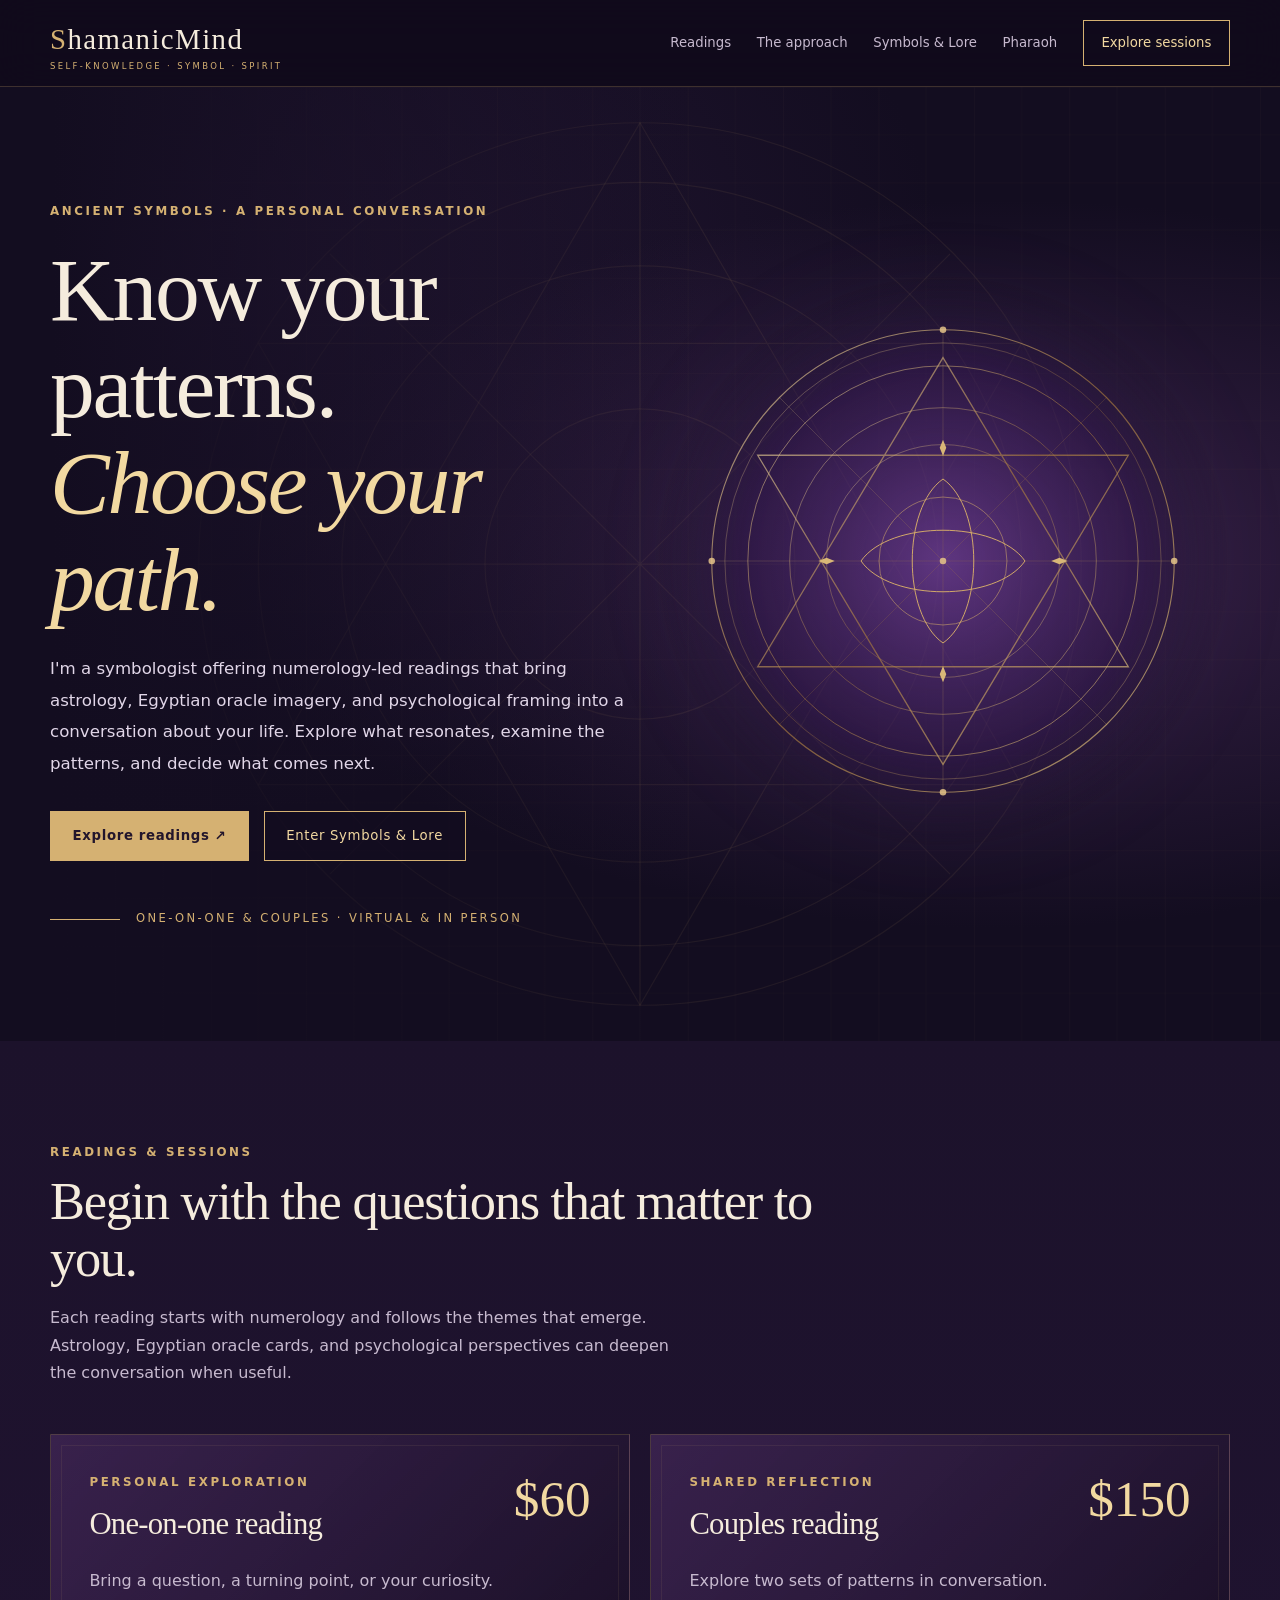
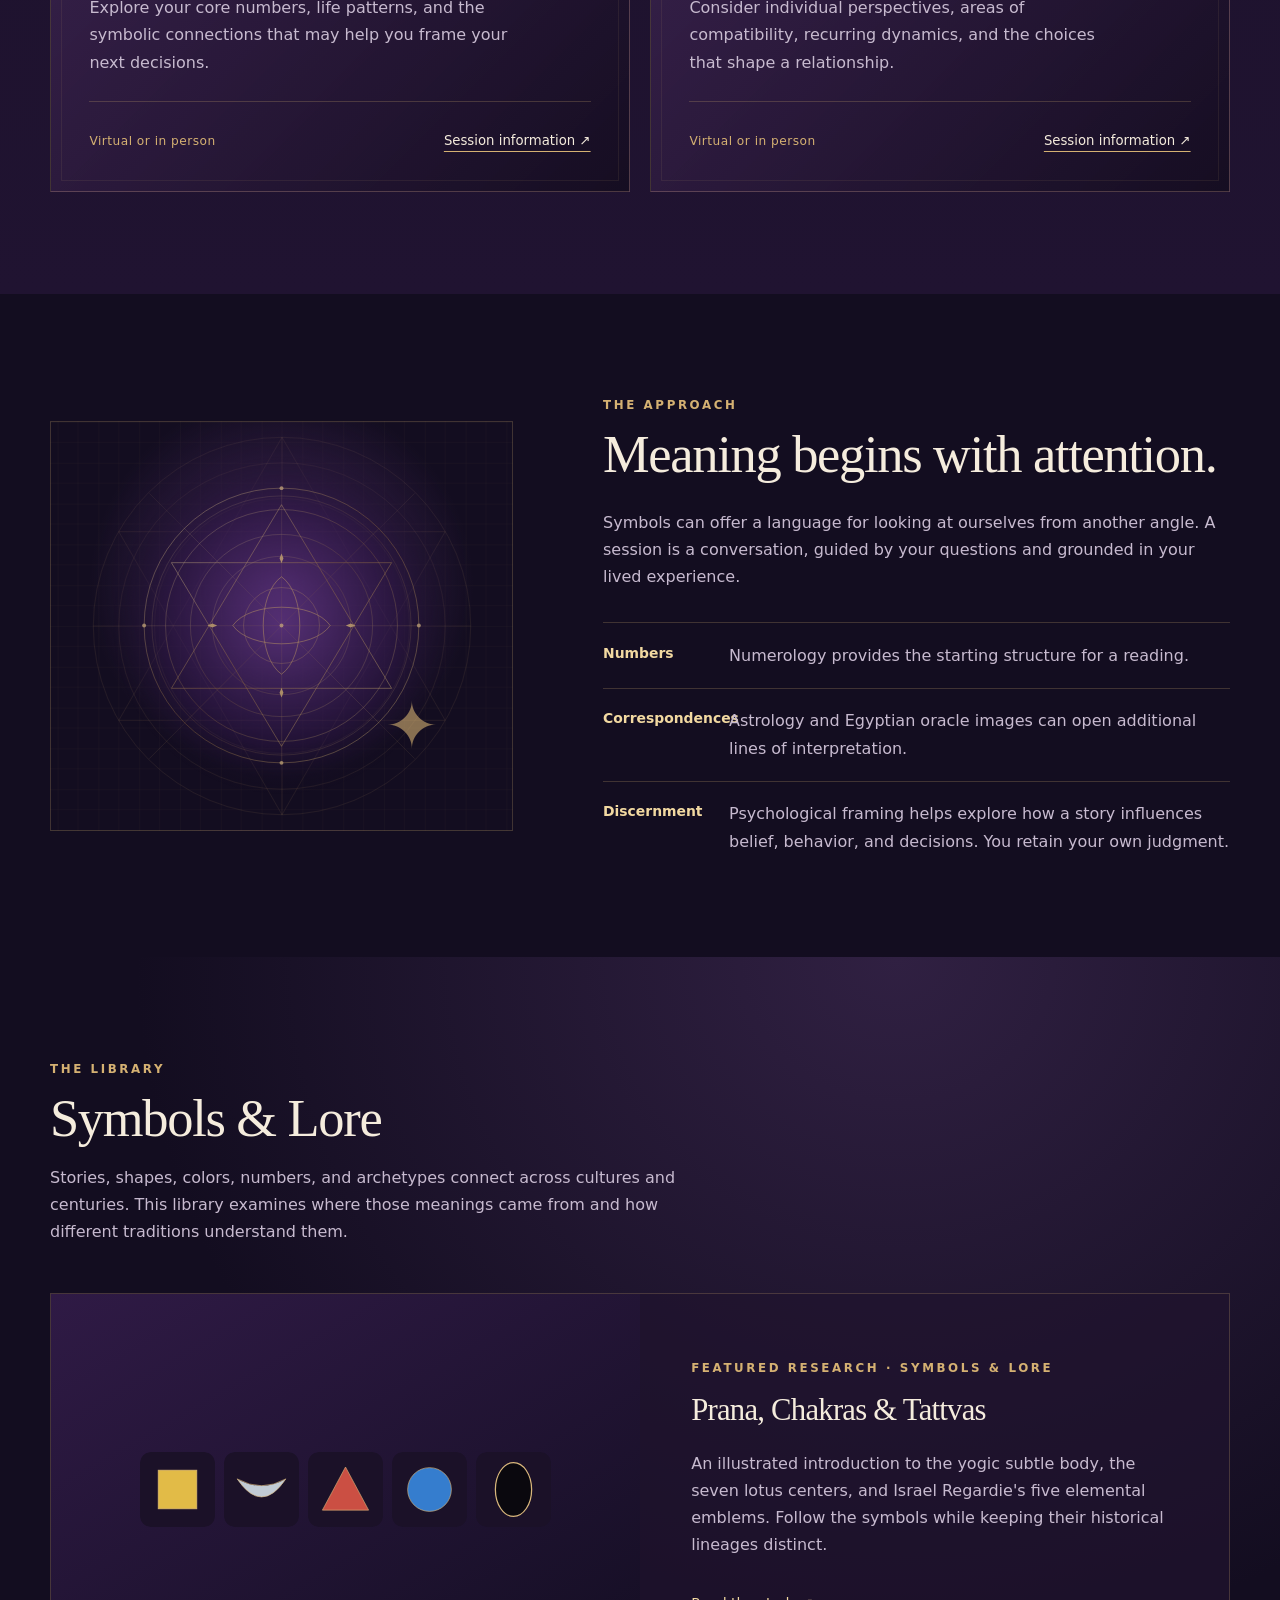
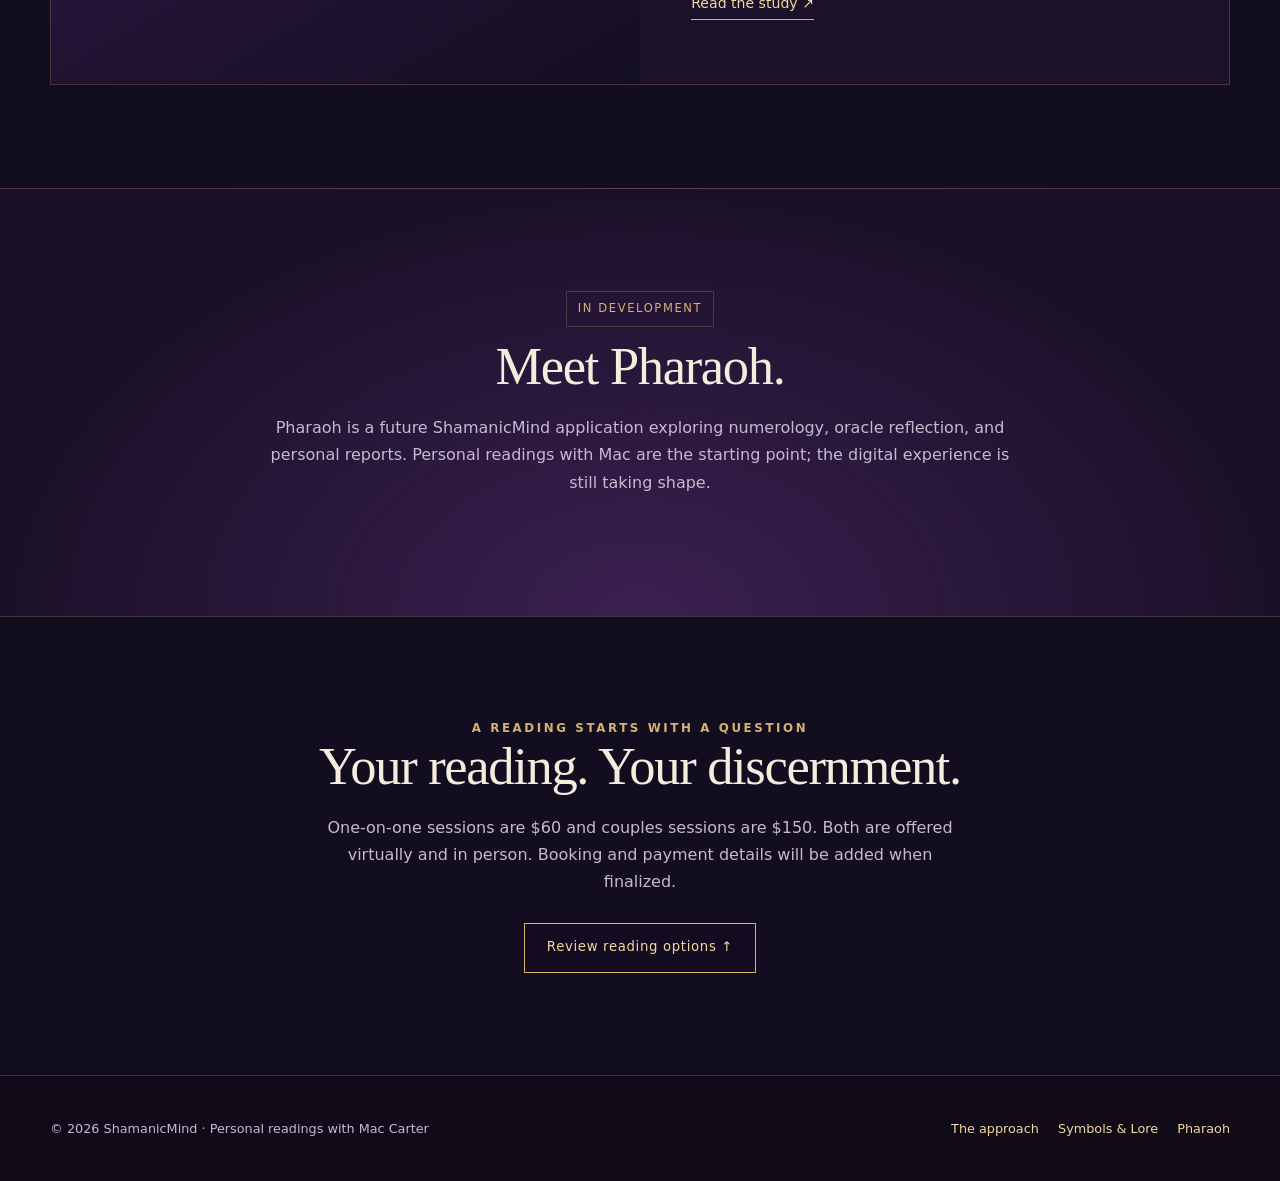
==== index.html @ 21a23fc3 "Add ShamanicMind brand assets, site prototype and lore library" ====
<!doctype html>
<html lang="en"><head><meta charset="utf-8"><meta name="viewport" content="width=device-width,initial-scale=1"><meta name="theme-color" content="#130d20"><meta name="description" content="ShamanicMind offers numerology-led symbolic readings for individuals and couples, integrating astrology, Egyptian oracle imagery and psychological reflection. Virtual and in-person sessions."><title>ShamanicMind | Numerology, Symbolism & Personal Readings</title><link rel="stylesheet" href="styles.css"><script src="app.js" defer></script></head>
<body><a class="skip" href="#main">Skip to content</a><header class="site-header"><div class="container header-inner"><a href="index.html" class="wordmark" aria-label="ShamanicMind home">ShamanicMind<span>Self-knowledge · Symbol · Spirit</span></a><button type="button" class="menu-toggle" aria-expanded="false" aria-controls="site-navigation" data-menu-toggle>Menu <span aria-hidden="true">☰</span></button><nav id="site-navigation" class="nav" aria-label="Main navigation" data-menu><a href="#readings">Readings</a><a href="#approach">The approach</a><a href="symbols-and-lore/index.html">Symbols &amp; Lore</a><a href="#pharaoh">Pharaoh</a><a href="#sessions" class="nav-cta">Explore sessions</a></nav></div></header>
<main id="main"><section class="hero"><div class="container hero-grid"><div class="hero-copy"><div class="eyebrow">Ancient symbols · A personal conversation</div><h1>Know your patterns.<br><em>Choose your path.</em></h1><p class="lead">I'm a symbologist offering numerology-led readings that bring astrology, Egyptian oracle imagery, and psychological framing into a conversation about your life. Explore what resonates, examine the patterns, and decide what comes next.</p><div class="action-row"><a class="btn btn-primary" href="#readings">Explore readings <span aria-hidden="true">&nbsp;↗</span></a><a class="btn btn-secondary" href="symbols-and-lore/index.html">Enter Symbols &amp; Lore</a></div><div class="hero-caption">One-on-one &amp; couples · Virtual &amp; in person</div></div><div aria-hidden="true"><img class="hero-orbit" src="assets/illustrations/celestial-orbit.svg" width="700" height="700" alt=""></div></div></section>
<section class="section section-alt anchor" id="readings"><div class="container"><div class="section-heading" data-reveal><div class="eyebrow">Readings &amp; sessions</div><h2>Begin with the questions that matter to you.</h2><p>Each reading starts with numerology and follows the themes that emerge. Astrology, Egyptian oracle cards, and psychological perspectives can deepen the conversation when useful.</p></div><div class="reading-grid" id="sessions"><article class="reading-card" data-reveal><div class="reading-top"><div><div class="eyebrow">Personal exploration</div><h3>One-on-one reading</h3></div><div class="reading-price">$60</div></div><p>Bring a question, a turning point, or your curiosity. Explore your core numbers, life patterns, and the symbolic connections that may help you frame your next decisions.</p><div class="reading-foot"><span>Virtual or in person</span><a href="#connect">Session information ↗</a></div></article><article class="reading-card" data-reveal><div class="reading-top"><div><div class="eyebrow">Shared reflection</div><h3>Couples reading</h3></div><div class="reading-price">$150</div></div><p>Explore two sets of patterns in conversation. Consider individual perspectives, areas of compatibility, recurring dynamics, and the choices that shape a relationship.</p><div class="reading-foot"><span>Virtual or in person</span><a href="#connect">Session information ↗</a></div></article></div></div></section>
<section class="section anchor" id="approach"><div class="container approach"><div class="approach-art" data-reveal><img src="assets/illustrations/celestial-orbit.svg" alt="Decorative geometric orbit representing cycles, perspective and interpretation" loading="lazy"></div><div class="approach-copy" data-reveal><div class="eyebrow">The approach</div><h2>Meaning begins with attention.</h2><p class="muted">Symbols can offer a language for looking at ourselves from another angle. A session is a conversation, guided by your questions and grounded in your lived experience.</p><div class="principles"><div class="principle"><b>Numbers</b><p>Numerology provides the starting structure for a reading.</p></div><div class="principle"><b>Correspondences</b><p>Astrology and Egyptian oracle images can open additional lines of interpretation.</p></div><div class="principle"><b>Discernment</b><p>Psychological framing helps explore how a story influences belief, behavior, and decisions. You retain your own judgment.</p></div></div></div></div></section>
<section class="section lore-section" id="lore"><div class="container"><div class="section-heading" data-reveal><div class="eyebrow">The library</div><h2>Symbols &amp; Lore</h2><p>Stories, shapes, colors, numbers, and archetypes connect across cultures and centuries. This library examines where those meanings came from and how different traditions understand them.</p></div><article class="lore-feature" data-reveal><div class="lore-art" aria-label="Five traditional Golden Dawn tattva emblems: square, crescent, triangle, circle and oval"><div class="tattva-strip"><img src="assets/tattvas/prithivi.svg" alt="Prithivi: yellow square" loading="lazy"><img src="assets/tattvas/apas.svg" alt="Apas: silver crescent" loading="lazy"><img src="assets/tattvas/tejas.svg" alt="Tejas: red triangle" loading="lazy"><img src="assets/tattvas/vayu.svg" alt="Vayu: blue circle" loading="lazy"><img src="assets/tattvas/akasha.svg" alt="Akasha: black oval" loading="lazy"></div></div><div class="lore-copy"><div class="eyebrow">Featured research · Symbols &amp; Lore</div><h3>Prana, Chakras &amp; Tattvas</h3><p>An illustrated introduction to the yogic subtle body, the seven lotus centers, and Israel Regardie's five elemental emblems. Follow the symbols while keeping their historical lineages distinct.</p><a class="text-link" href="symbols-and-lore/prana-chakras-tattvas.html">Read the study ↗</a></div></article></div></section>
<section class="section pharaoh anchor" id="pharaoh"><div class="container" data-reveal><span class="tag">In development</span><h2>Meet Pharaoh.</h2><p>Pharaoh is a future ShamanicMind application exploring numerology, oracle reflection, and personal reports. Personal readings with Mac are the starting point; the digital experience is still taking shape.</p></div></section>
<section class="section final-section anchor" id="connect"><div class="container" data-reveal><div class="eyebrow">A reading starts with a question</div><h2>Your reading. Your discernment.</h2><p>One-on-one sessions are $60 and couples sessions are $150. Both are offered virtually and in person. Booking and payment details will be added when finalized.</p><a class="btn btn-secondary" href="#readings">Review reading options ↑</a></div></section></main>
<footer class="site-footer"><div class="container footer-row"><div>© <span data-year>2026</span> ShamanicMind · Personal readings with Mac Carter</div><div class="footer-links"><a href="#approach">The approach</a><a href="symbols-and-lore/index.html">Symbols &amp; Lore</a><a href="#pharaoh">Pharaoh</a></div></div></footer></body></html>
---- styles.css ----
:root{color-scheme:dark;--bg:#130d20;--bg2:#251334;--violet:#644184;--gold:#d5b172;--gold-light:#f2d9a1;--cream:#f5ecdd;--soft:#c7bacf;--line:rgba(213,177,114,.23);--glass:rgba(32,19,46,.7);--serif:Georgia,'Times New Roman',serif;--sans:Inter,ui-sans-serif,system-ui,-apple-system,'Segoe UI',sans-serif}
*{box-sizing:border-box}html{scroll-behavior:smooth}body{margin:0;background:var(--bg);color:var(--cream);font:16px/1.7 var(--sans);-webkit-font-smoothing:antialiased;overflow-x:hidden}img,svg{max-width:100%;height:auto}a{color:inherit;text-decoration:none}p{margin:0 0 1.1rem}button{font:inherit}::selection{background:#75509c;color:#fff}
a:focus-visible,button:focus-visible{outline:2px solid var(--gold-light);outline-offset:5px}h1,h2,h3,h4{font-family:var(--serif);font-weight:400;letter-spacing:-.025em;line-height:1.08;margin:0}h1{font-size:clamp(3.3rem,7vw,7.4rem)}h2{font-size:clamp(2.4rem,4.1vw,4.6rem)}h3{font-size:clamp(1.65rem,2.4vw,2.25rem)}.container{width:min(1180px,calc(100% - 48px));margin-inline:auto}.small-container{width:min(850px,calc(100% - 48px));margin-inline:auto}.eyebrow{text-transform:uppercase;letter-spacing:.22em;font-size:.74rem;line-height:1.6;font-weight:600;color:var(--gold)}.muted{color:var(--soft)}.gold{color:var(--gold-light)}.anchor{scroll-margin-top:108px}.skip{position:absolute;left:-1000px;top:10px;background:var(--gold);color:#1d0f2a;padding:.65rem 1rem;z-index:100}.skip:focus{left:10px}.site-header{position:relative;z-index:20;border-bottom:1px solid var(--line);background:rgba(17,10,28,.92);backdrop-filter:blur(20px)}.header-inner{min-height:86px;display:flex;align-items:center;justify-content:space-between;gap:2rem}.wordmark{font-family:var(--serif);font-size:1.8rem;letter-spacing:.05em;white-space:nowrap}.wordmark::first-letter{color:var(--gold)}.wordmark span{display:block;font:500 .53rem var(--sans);letter-spacing:.28em;text-transform:uppercase;color:var(--gold);margin-top:-2px}.nav{display:flex;align-items:center;gap:clamp(1rem,2vw,2.3rem);font-size:.83rem}.nav a:not(.nav-cta){color:var(--soft)}.nav a:hover,.nav a[aria-current=page]{color:var(--gold-light)}.nav-cta{padding:.7rem 1.1rem;border:1px solid var(--gold);color:var(--gold-light)}.menu-toggle{display:none;align-items:center;gap:.5rem;border:1px solid var(--line);color:var(--cream);background:transparent;padding:.6rem .8rem;border-radius:4px}
.hero{position:relative;isolation:isolate;overflow:hidden;padding:clamp(4.5rem,9vw,8.5rem) 0 7rem;background:radial-gradient(ellipse at 78% 50%,#362047 0,transparent 54%),radial-gradient(ellipse at 10% 20%,#281939 0,transparent 50%),#130d20}.hero::before{content:'';position:absolute;inset:0;background:url('assets/illustrations/astrology-grid.svg') center/cover no-repeat;opacity:.45;z-index:-2}.hero::after{content:'';position:absolute;inset:0;background:linear-gradient(90deg,#130d20 4%,transparent 55%);z-index:-1}.hero-grid{display:grid;grid-template-columns:1fr 1fr;align-items:center;gap:2rem}.hero-copy{position:relative;z-index:2;max-width:660px}.hero h1{margin:1.3rem 0 1.5rem}.hero h1 em{font-style:italic;color:var(--gold-light)}.lead{font-size:clamp(1rem,1.3vw,1.17rem);line-height:1.9;color:#e1d6e8;max-width:590px}.hero-orbit{width:min(100%,650px);filter:drop-shadow(0 0 45px rgba(137,91,164,.2));animation:orbitAppear 1.8s ease-out both}.hero-caption{display:flex;align-items:center;gap:1rem;font-size:.72rem;text-transform:uppercase;letter-spacing:.21em;color:var(--gold);margin-top:3rem}.hero-caption::before{content:'';height:1px;width:70px;background:var(--gold)}.action-row{display:flex;flex-wrap:wrap;gap:.9rem;margin-top:2rem}.btn{display:inline-flex;align-items:center;justify-content:center;min-height:50px;padding:.75rem 1.35rem;border:1px solid var(--gold);font-size:.83rem;letter-spacing:.05em;transition:background .25s,color .25s,transform .25s}.btn:hover{transform:translateY(-2px)}.btn-primary{background:var(--gold);color:#23162c;font-weight:700}.btn-primary:hover{background:var(--gold-light)}.btn-secondary{background:rgba(19,13,32,.6);color:var(--gold-light)}.btn-secondary:hover{background:rgba(213,177,114,.12)}.section{padding:clamp(5rem,8vw,8rem) 0;position:relative}.section-alt{background:linear-gradient(180deg,#1c122b,#201331)}.section-heading{max-width:770px;margin-bottom:3rem}.section-heading h2{margin:.7rem 0 1.1rem}.section-heading p{color:var(--soft);max-width:650px}.reading-grid{display:grid;grid-template-columns:repeat(2,minmax(0,1fr));gap:1.25rem}.reading-card{position:relative;min-height:350px;padding:clamp(1.6rem,3vw,2.7rem);background:linear-gradient(135deg,rgba(72,42,94,.63),rgba(21,13,33,.96));border:1px solid var(--line);display:flex;flex-direction:column}.reading-card::before{content:'';position:absolute;inset:10px;border:1px solid rgba(213,177,114,.09);pointer-events:none}.reading-top{display:flex;justify-content:space-between;gap:1rem}.reading-top h3{margin-top:1rem}.reading-price{font:400 clamp(2.3rem,4vw,3.8rem)/1 var(--serif);color:var(--gold-light)}.reading-card p{color:var(--soft);max-width:420px;margin:1.6rem 0}.reading-foot{margin-top:auto;padding-top:1.7rem;display:flex;justify-content:space-between;align-items:center;border-top:1px solid var(--line);gap:1rem}.reading-foot span{font-size:.76rem;color:var(--gold);letter-spacing:.04em}.reading-foot a{font-size:.83rem;color:var(--cream);text-decoration:underline;text-decoration-color:var(--gold);text-underline-offset:6px}.approach{display:grid;grid-template-columns:.85fr 1.15fr;gap:clamp(3rem,7vw,8rem);align-items:center}.approach-art{min-height:410px;position:relative;background:radial-gradient(circle at 50% 40%,#46275e,transparent 57%),url('assets/illustrations/astrology-grid.svg') center/cover;border:1px solid var(--line);display:grid;place-items:center;overflow:hidden}.approach-art img{width:74%;opacity:.72}.approach-art::after{content:'✦';position:absolute;right:16%;bottom:12%;font-size:4rem;color:var(--gold);opacity:.6}.approach-copy h2{margin:.7rem 0 1.6rem}.principles{display:grid;gap:1.2rem;margin-top:2rem}.principle{border-top:1px solid var(--line);padding-top:1.15rem;display:grid;grid-template-columns:110px 1fr;gap:1rem}.principle b{font-weight:600;color:var(--gold-light);font-size:.87rem}.principle p{color:var(--soft);margin:0}.lore-section{background:radial-gradient(ellipse at 70% 0,#302042,transparent 60%),#130d20}.lore-feature{border:1px solid var(--line);display:grid;grid-template-columns:1fr 1fr;overflow:hidden;background:var(--glass)}.lore-art{background:linear-gradient(150deg,#2f1a45,#140e23);display:grid;place-items:center;padding:4rem 2rem;min-height:390px}.tattva-strip{display:flex;align-items:center;justify-content:center;gap:.55rem;flex-wrap:wrap}.tattva-strip img{width:75px;border-radius:10px}.lore-copy{padding:clamp(2rem,4vw,4rem);align-self:center}.lore-copy h3{margin:1rem 0 1.4rem}.lore-copy p{color:var(--soft)}.text-link{display:inline-block;color:var(--gold-light);border-bottom:1px solid var(--gold);padding-bottom:.15rem;margin-top:1rem;font-size:.88rem}.pharaoh{text-align:center;background:radial-gradient(ellipse at 50% 100%,#3b2051,transparent 72%),#1a1028;border-block:1px solid var(--line)}.pharaoh .container{max-width:750px}.pharaoh h2{margin:.7rem 0 1.2rem}.pharaoh p{color:var(--soft)}.tag{display:inline-flex;border:1px solid var(--line);padding:.45rem .7rem;color:var(--gold);font-size:.72rem;text-transform:uppercase;letter-spacing:.14em}.final-section{text-align:center}.final-section p{max-width:660px;margin:1.2rem auto 1.7rem;color:var(--soft)}.site-footer{border-top:1px solid var(--line);background:#100a19;padding:2.6rem 0;color:var(--soft);font-size:.8rem}.footer-row{display:flex;justify-content:space-between;gap:1rem;align-items:center;flex-wrap:wrap}.footer-row a{color:var(--gold-light)}.footer-links{display:flex;gap:1.2rem;flex-wrap:wrap}
.page-hero{padding:6rem 0 5rem;position:relative;background:radial-gradient(circle at 75% 50%,#3b2450,transparent 50%),#180e27;overflow:hidden}.page-hero::after{content:'';position:absolute;inset:0;pointer-events:none;background:url('assets/illustrations/astrology-grid.svg') center/cover;opacity:.16}.page-hero .container{position:relative;z-index:1}.page-hero h1{font-size:clamp(3.4rem,7vw,6.5rem);max-width:940px;margin:.8rem 0 1.2rem}.page-hero p{max-width:650px;color:var(--soft)}.article-list{display:grid;grid-template-columns:2fr 1fr;gap:1.5rem;align-items:start}.article-card{border:1px solid var(--line);background:rgba(42,24,56,.65);padding:2.5rem}.article-card h2{font-size:clamp(2rem,3.2vw,3.2rem);margin:.9rem 0 1.3rem}.article-card p{color:var(--soft)}.article-aside{padding:2rem;border:1px solid var(--line)}.article-aside h3{font-size:1.8rem;margin:.5rem 0 1rem}.topic-tags{display:flex;gap:.5rem;flex-wrap:wrap}.topic-tags span{font-size:.73rem;color:var(--gold-light);border:1px solid var(--line);padding:.3rem .6rem}.editorial{padding:5rem 0 8rem}.article-meta{display:flex;gap:1rem;flex-wrap:wrap;color:var(--gold);font-size:.75rem;letter-spacing:.1em;text-transform:uppercase}.article-body{max-width:800px;margin:auto}.article-body .intro{font:400 clamp(1.3rem,2.2vw,1.65rem)/1.55 var(--serif);color:#e9dfec;margin-bottom:3rem}.article-body h2{font-size:clamp(2rem,3.1vw,3rem);margin:4rem 0 1.3rem}.article-body h3{font-size:1.65rem;margin:2.4rem 0 .85rem}.article-body p,.article-body li{color:#d6cddc;line-height:1.9}.article-body ul{padding-left:1.2rem}.figure{margin:3rem 0;display:grid;place-items:center;border:1px solid var(--line);background:linear-gradient(135deg,rgba(51,28,69,.8),rgba(18,10,29,.9));padding:2rem}.figure img{max-height:420px}.figure figcaption{font-size:.8rem;color:var(--soft);margin-top:1rem;text-align:center;max-width:630px}.tattva-reference{display:grid;grid-template-columns:repeat(5,1fr);gap:.75rem;margin:2rem 0}.tattva-reference figure{margin:0;text-align:center}.tattva-reference img{display:block;width:100%;max-width:130px;margin:auto}.tattva-reference figcaption{font:.8rem var(--sans);color:var(--soft);margin-top:.6rem}.tattva-reference strong{display:block;color:var(--gold-light);font-size:.88rem}.scholar-note{margin:2.3rem 0;padding:1.4rem 1.7rem;border-left:2px solid var(--gold);background:rgba(213,177,114,.07);color:var(--soft)}.article-body a:not(.btn){color:var(--gold-light);text-decoration:underline;text-underline-offset:4px}.sources{border-top:1px solid var(--line);margin-top:4rem;padding-top:1rem}.sources li{margin-bottom:.7rem;overflow-wrap:anywhere}
[data-reveal]{opacity:0;transform:translateY(20px);transition:transform .7s ease,opacity .7s ease}[data-reveal].in-view{opacity:1;transform:none}@keyframes orbitAppear{from{opacity:0;transform:scale(.92) rotate(-5deg)}to{opacity:1;transform:scale(1) rotate(0)}}
@media(max-width:850px){.header-inner{min-height:78px}.menu-toggle{display:flex}.nav{position:absolute;left:0;right:0;top:100%;display:none;flex-direction:column;align-items:stretch;gap:0;background:#1b1129;border-bottom:1px solid var(--line);padding:1rem 24px 1.4rem}.nav.is-open{display:flex}.nav a{padding:.75rem 0}.nav .nav-cta{margin-top:.5rem;text-align:center}.hero-grid{grid-template-columns:1fr}.hero{padding:4.5rem 0 4rem}.hero-orbit{max-width:440px;margin:-1rem auto -1rem;opacity:.65}.hero::after{background:linear-gradient(0deg,#130d20,transparent)}.approach,.lore-feature{grid-template-columns:1fr}.approach-art{min-height:320px}.lore-art{min-height:270px}.reading-card{min-height:300px}.article-list{grid-template-columns:1fr}}
@media(max-width:600px){.container,.small-container{width:min(100% - 34px,1180px)}.wordmark{font-size:1.45rem}.hero h1{font-size:clamp(3.1rem,13vw,4.8rem)}.hero-caption{letter-spacing:.14em}.reading-grid{grid-template-columns:1fr}.reading-card{min-height:295px}.reading-top{align-items:center}.reading-foot{align-items:flex-start}.principle{grid-template-columns:1fr;gap:.35rem}.section{padding:4.5rem 0}.lore-art{padding:2rem 1rem}.tattva-strip img{width:55px}.lore-copy,.article-card{padding:1.65rem}.page-hero{padding:4rem 0}.article-aside{padding:1.6rem}.article-body h2{margin-top:3.2rem}.tattva-reference{grid-template-columns:repeat(3,1fr)}.figure{padding:1rem}}
@media(prefers-reduced-motion:reduce){html{scroll-behavior:auto}*,*::before,*::after{animation-duration:.01ms!important;transition-duration:.01ms!important}[data-reveal]{opacity:1;transform:none}}
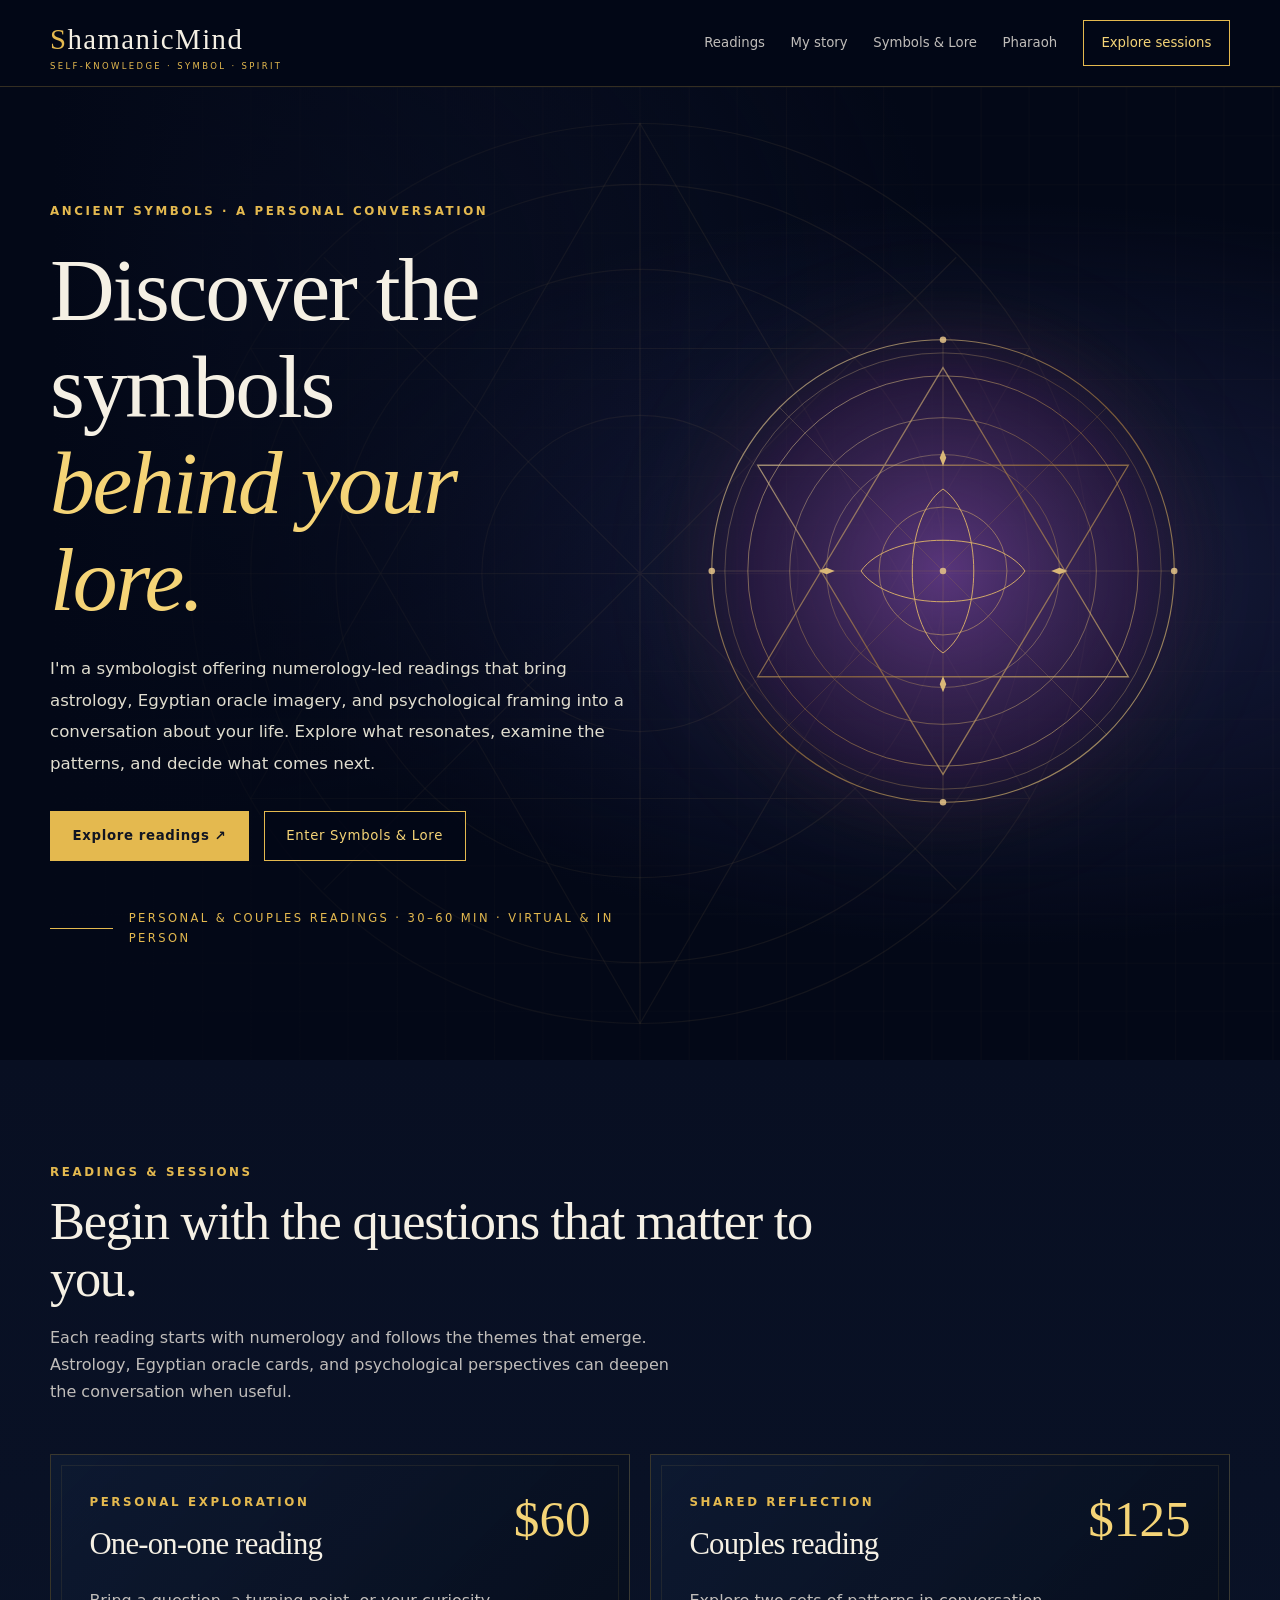
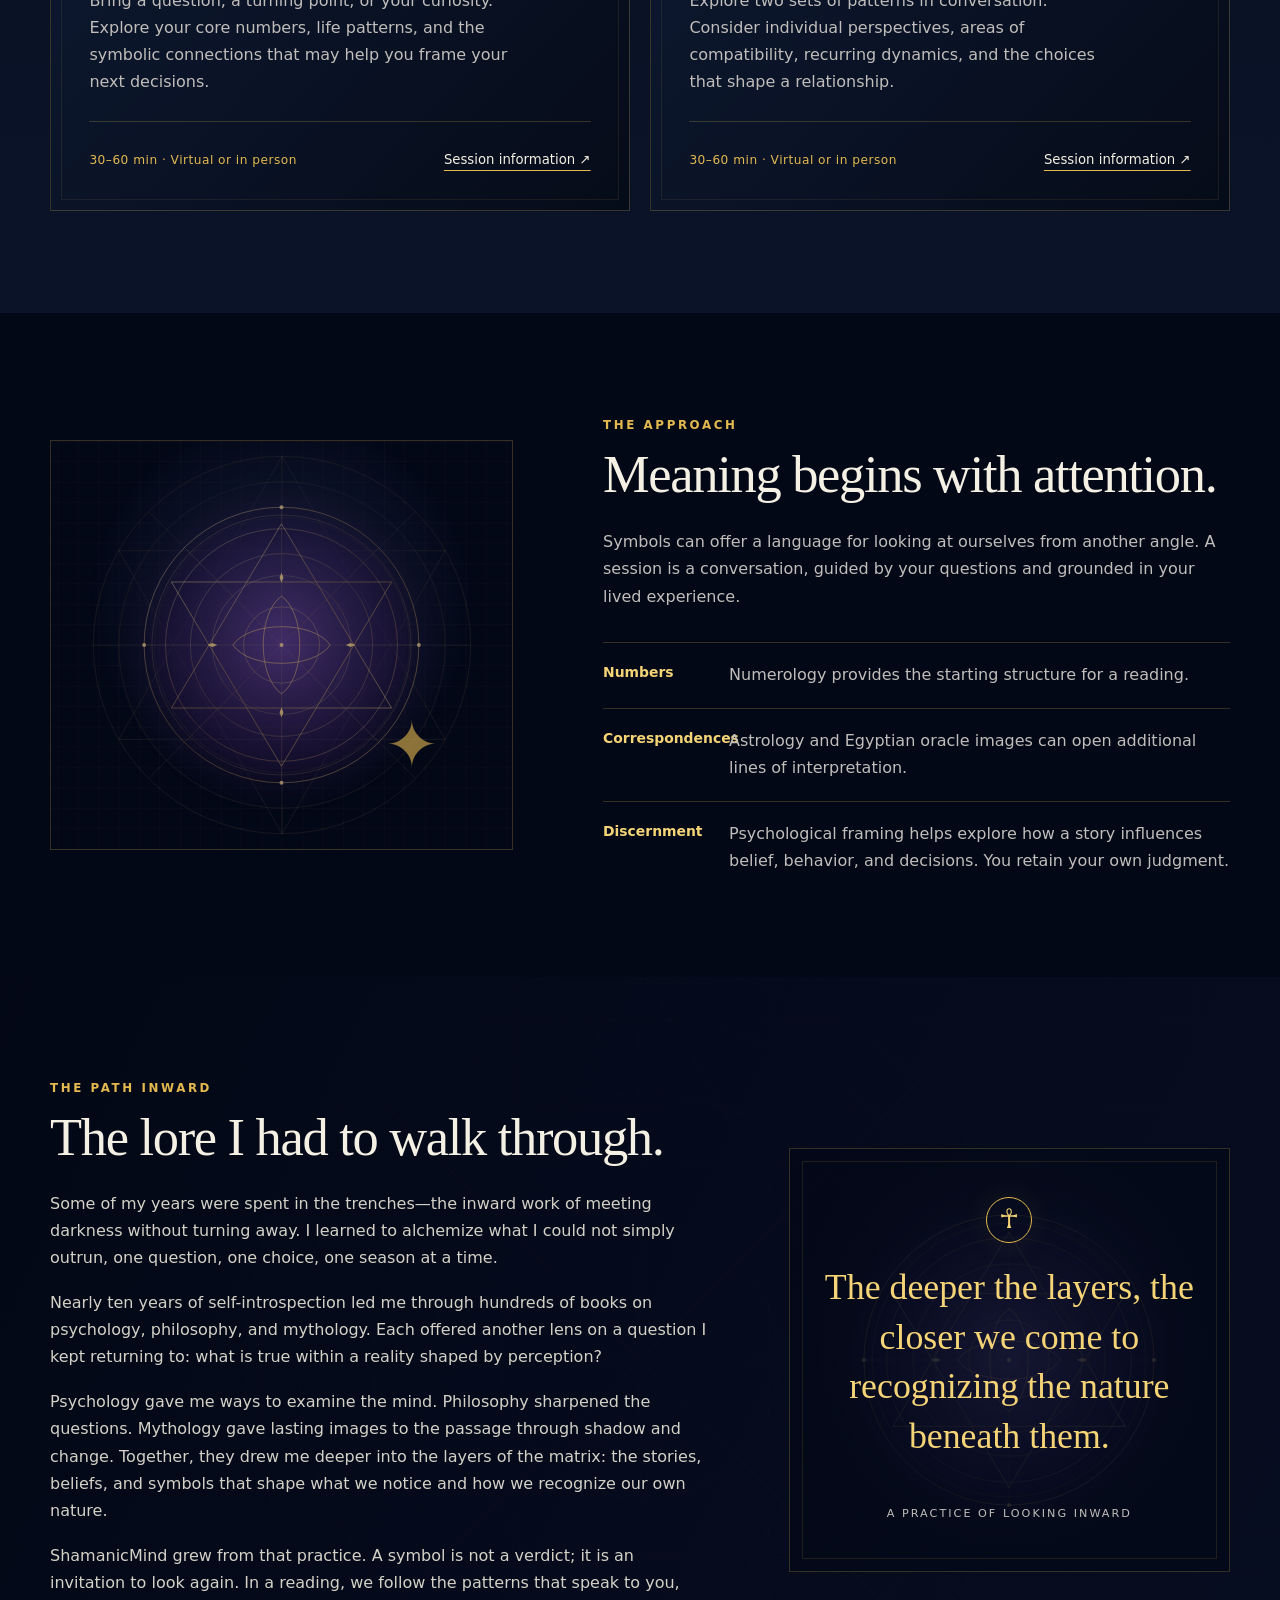
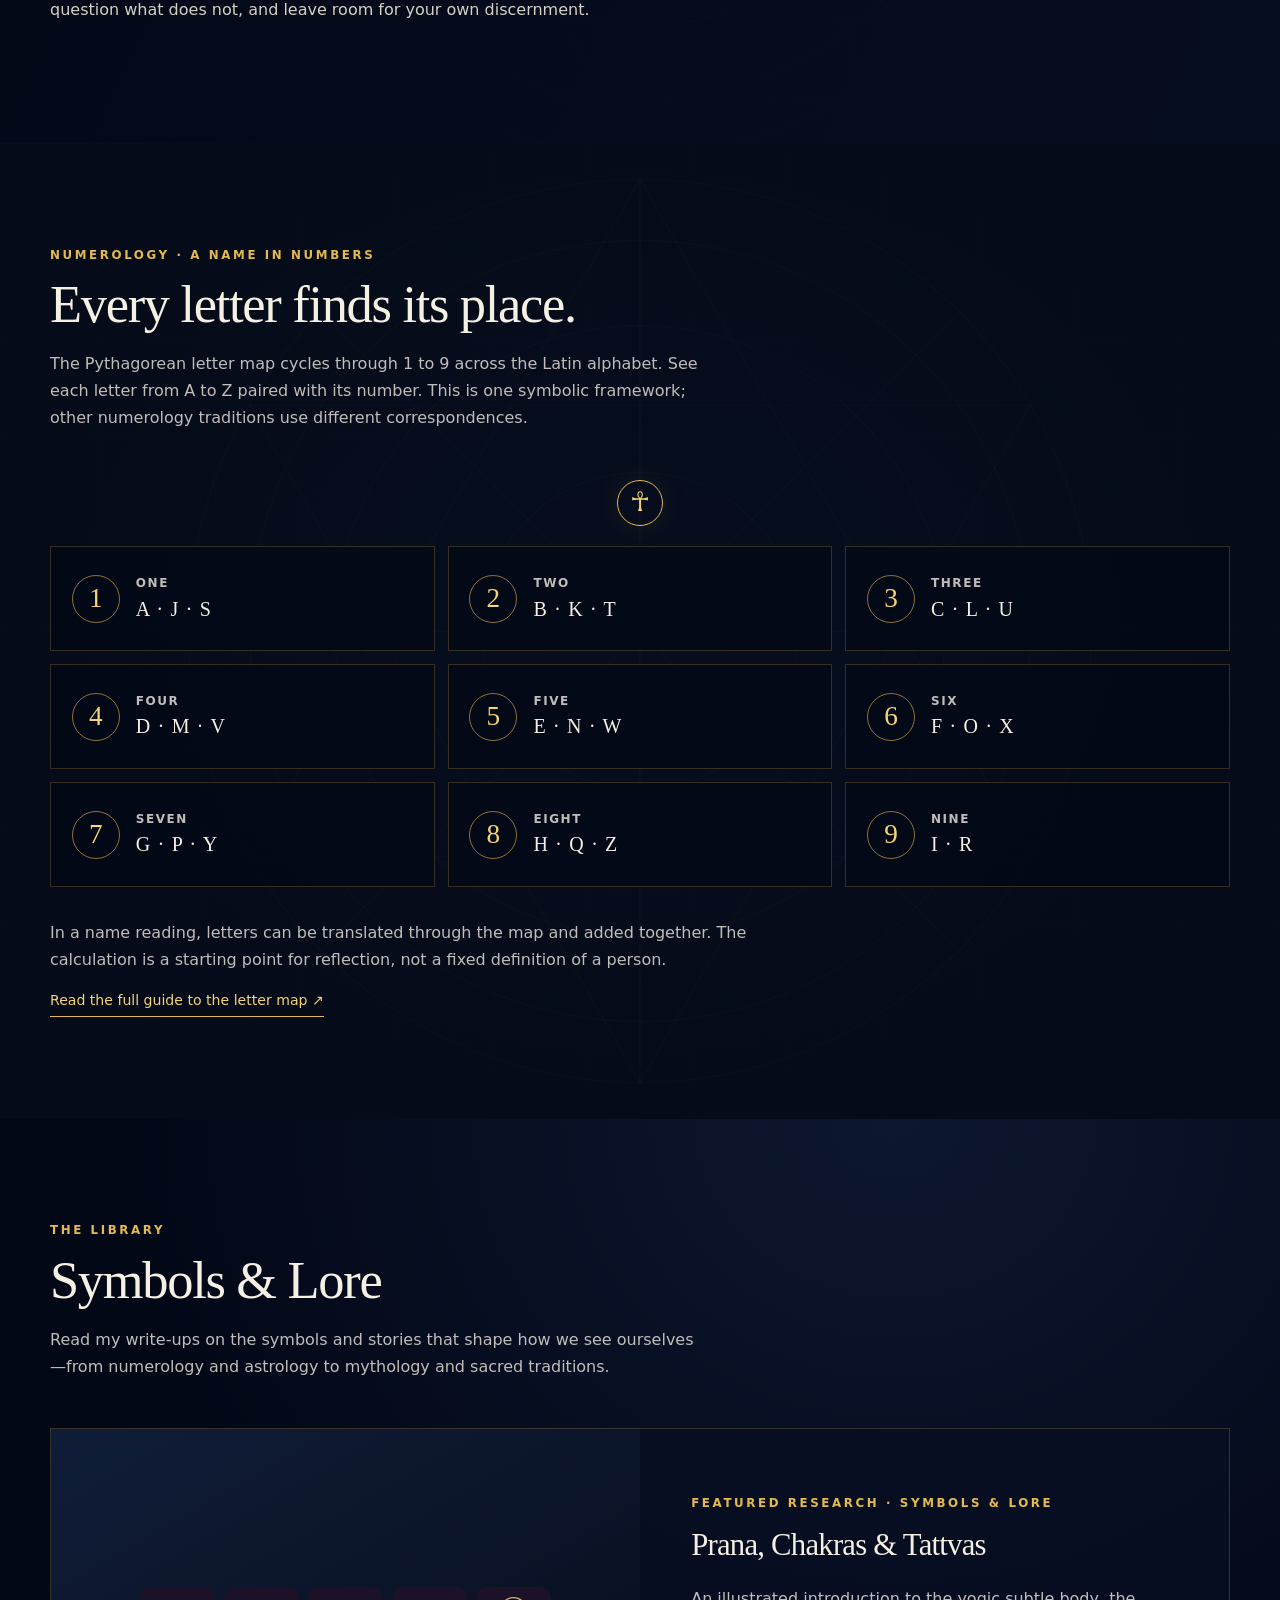
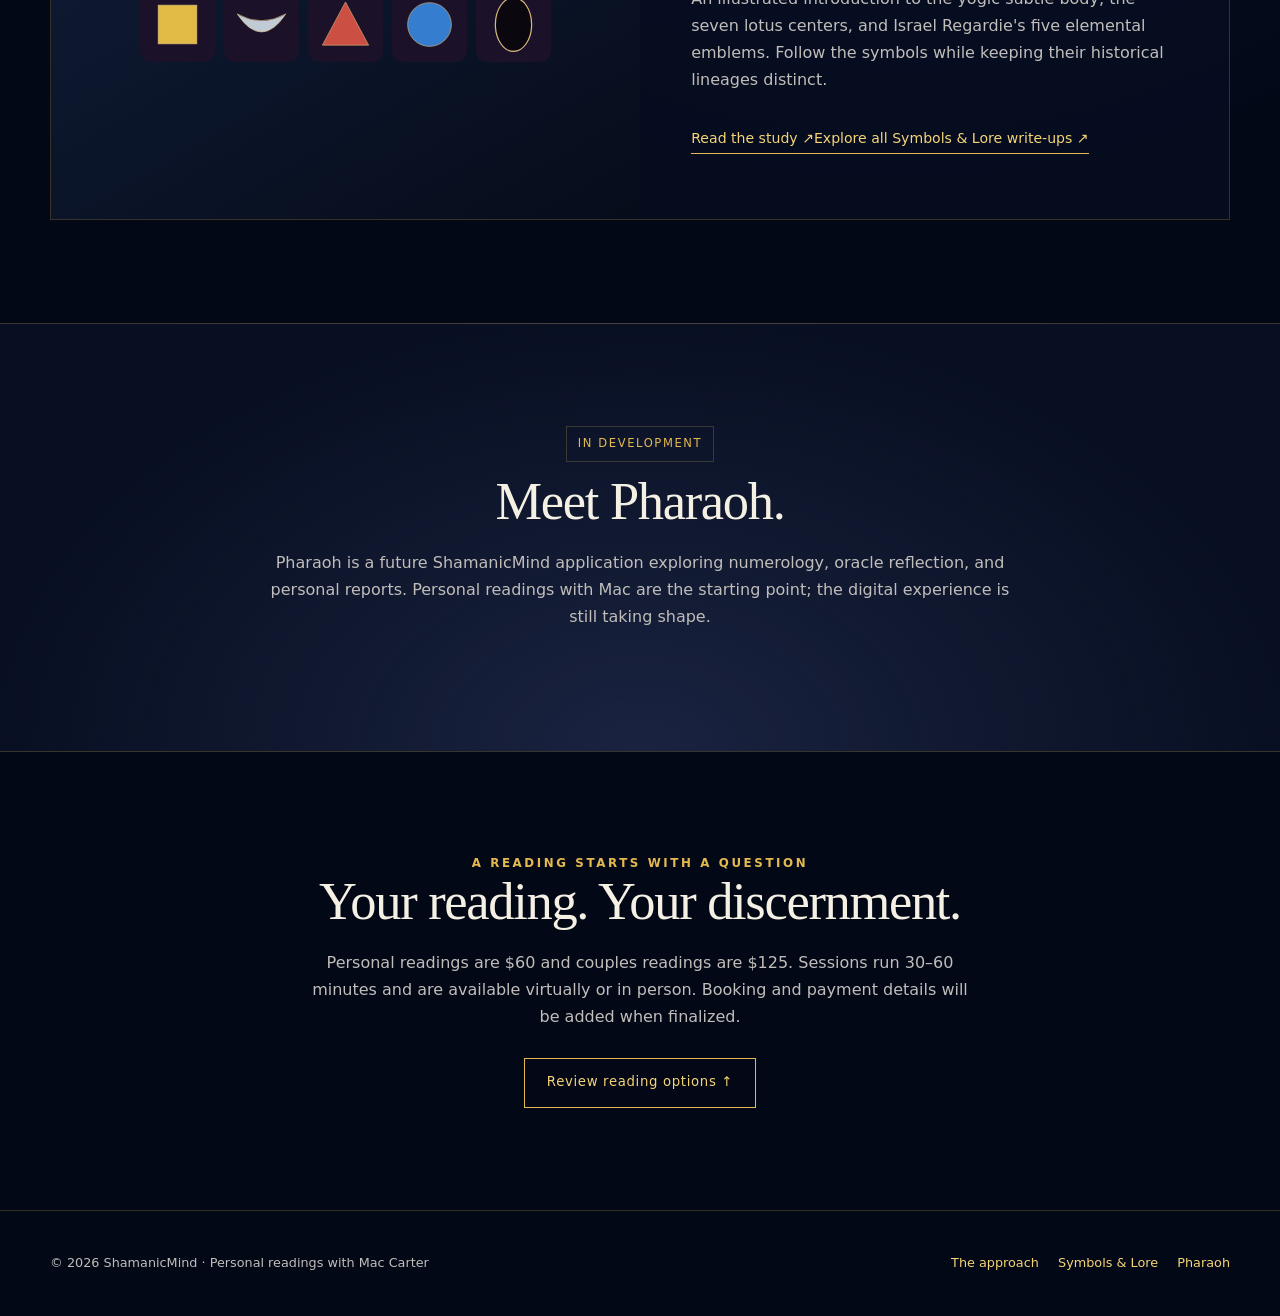
==== commit a6a14397: "Add ShamanicMind lore, story, and updated reading offers" ====
--- a/index.html
+++ b/index.html
@@ -1,10 +1,23 @@
 <!doctype html>
-<html lang="en"><head><meta charset="utf-8"><meta name="viewport" content="width=device-width,initial-scale=1"><meta name="theme-color" content="#130d20"><meta name="description" content="ShamanicMind offers numerology-led symbolic readings for individuals and couples, integrating astrology, Egyptian oracle imagery and psychological reflection. Virtual and in-person sessions."><title>ShamanicMind | Numerology, Symbolism & Personal Readings</title><link rel="stylesheet" href="styles.css"><script src="app.js" defer></script></head>
-<body><a class="skip" href="#main">Skip to content</a><header class="site-header"><div class="container header-inner"><a href="index.html" class="wordmark" aria-label="ShamanicMind home">ShamanicMind<span>Self-knowledge · Symbol · Spirit</span></a><button type="button" class="menu-toggle" aria-expanded="false" aria-controls="site-navigation" data-menu-toggle>Menu <span aria-hidden="true">☰</span></button><nav id="site-navigation" class="nav" aria-label="Main navigation" data-menu><a href="#readings">Readings</a><a href="#approach">The approach</a><a href="symbols-and-lore/index.html">Symbols &amp; Lore</a><a href="#pharaoh">Pharaoh</a><a href="#sessions" class="nav-cta">Explore sessions</a></nav></div></header>
-<main id="main"><section class="hero"><div class="container hero-grid"><div class="hero-copy"><div class="eyebrow">Ancient symbols · A personal conversation</div><h1>Know your patterns.<br><em>Choose your path.</em></h1><p class="lead">I'm a symbologist offering numerology-led readings that bring astrology, Egyptian oracle imagery, and psychological framing into a conversation about your life. Explore what resonates, examine the patterns, and decide what comes next.</p><div class="action-row"><a class="btn btn-primary" href="#readings">Explore readings <span aria-hidden="true">&nbsp;↗</span></a><a class="btn btn-secondary" href="symbols-and-lore/index.html">Enter Symbols &amp; Lore</a></div><div class="hero-caption">One-on-one &amp; couples · Virtual &amp; in person</div></div><div aria-hidden="true"><img class="hero-orbit" src="assets/illustrations/celestial-orbit.svg" width="700" height="700" alt=""></div></div></section>
-<section class="section section-alt anchor" id="readings"><div class="container"><div class="section-heading" data-reveal><div class="eyebrow">Readings &amp; sessions</div><h2>Begin with the questions that matter to you.</h2><p>Each reading starts with numerology and follows the themes that emerge. Astrology, Egyptian oracle cards, and psychological perspectives can deepen the conversation when useful.</p></div><div class="reading-grid" id="sessions"><article class="reading-card" data-reveal><div class="reading-top"><div><div class="eyebrow">Personal exploration</div><h3>One-on-one reading</h3></div><div class="reading-price">$60</div></div><p>Bring a question, a turning point, or your curiosity. Explore your core numbers, life patterns, and the symbolic connections that may help you frame your next decisions.</p><div class="reading-foot"><span>Virtual or in person</span><a href="#connect">Session information ↗</a></div></article><article class="reading-card" data-reveal><div class="reading-top"><div><div class="eyebrow">Shared reflection</div><h3>Couples reading</h3></div><div class="reading-price">$150</div></div><p>Explore two sets of patterns in conversation. Consider individual perspectives, areas of compatibility, recurring dynamics, and the choices that shape a relationship.</p><div class="reading-foot"><span>Virtual or in person</span><a href="#connect">Session information ↗</a></div></article></div></div></section>
+<html lang="en"><head><meta charset="utf-8"><meta name="viewport" content="width=device-width,initial-scale=1"><meta name="theme-color" content="#030817"><meta name="description" content="Discover the symbols behind your lore through personal numerology readings, astrology, Egyptian oracle, and stories of mythology. Virtual and in-person."><title>ShamanicMind | Discover the Symbols Behind Your Lore</title><link rel="stylesheet" href="styles.css"><script src="app.js" defer></script></head>
+<body><a class="skip" href="#main">Skip to content</a><header class="site-header"><div class="container header-inner"><a href="index.html" class="wordmark" aria-label="ShamanicMind home">ShamanicMind<span>Self-knowledge · Symbol · Spirit</span></a><button type="button" class="menu-toggle" aria-expanded="false" aria-controls="site-navigation" data-menu-toggle>Menu <span aria-hidden="true">☰</span></button><nav id="site-navigation" class="nav" aria-label="Main navigation" data-menu><a href="#readings">Readings</a><a href="#story">My story</a><a href="symbols-and-lore/index.html">Symbols &amp; Lore</a><a href="#pharaoh">Pharaoh</a><a href="#sessions" class="nav-cta">Explore sessions</a></nav></div></header>
+<main id="main"><section class="hero"><div class="container hero-grid"><div class="hero-copy"><div class="eyebrow">Ancient symbols · A personal conversation</div><h1>Discover the symbols<br><em>behind your lore.</em></h1><p class="lead">I'm a symbologist offering numerology-led readings that bring astrology, Egyptian oracle imagery, and psychological framing into a conversation about your life. Explore what resonates, examine the patterns, and decide what comes next.</p><div class="action-row"><a class="btn btn-primary" href="#readings">Explore readings <span aria-hidden="true">&nbsp;↗</span></a><a class="btn btn-secondary" href="symbols-and-lore/index.html">Enter Symbols &amp; Lore</a></div><div class="hero-caption">Personal &amp; couples readings · 30–60 min · Virtual &amp; in person</div></div><div aria-hidden="true"><img class="hero-orbit" src="assets/illustrations/celestial-orbit.svg" width="700" height="700" alt=""></div></div></section>
+<section class="section section-alt anchor" id="readings"><div class="container"><div class="section-heading" data-reveal><div class="eyebrow">Readings &amp; sessions</div><h2>Begin with the questions that matter to you.</h2><p>Each reading starts with numerology and follows the themes that emerge. Astrology, Egyptian oracle cards, and psychological perspectives can deepen the conversation when useful.</p></div><div class="reading-grid" id="sessions"><article class="reading-card" data-reveal><div class="reading-top"><div><div class="eyebrow">Personal exploration</div><h3>One-on-one reading</h3></div><div class="reading-price">$60</div></div><p>Bring a question, a turning point, or your curiosity. Explore your core numbers, life patterns, and the symbolic connections that may help you frame your next decisions.</p><div class="reading-foot"><span>30–60 min · Virtual or in person</span><a href="#connect">Session information ↗</a></div></article><article class="reading-card" data-reveal><div class="reading-top"><div><div class="eyebrow">Shared reflection</div><h3>Couples reading</h3></div><div class="reading-price">$125</div></div><p>Explore two sets of patterns in conversation. Consider individual perspectives, areas of compatibility, recurring dynamics, and the choices that shape a relationship.</p><div class="reading-foot"><span>30–60 min · Virtual or in person</span><a href="#connect">Session information ↗</a></div></article></div></div></section>
 <section class="section anchor" id="approach"><div class="container approach"><div class="approach-art" data-reveal><img src="assets/illustrations/celestial-orbit.svg" alt="Decorative geometric orbit representing cycles, perspective and interpretation" loading="lazy"></div><div class="approach-copy" data-reveal><div class="eyebrow">The approach</div><h2>Meaning begins with attention.</h2><p class="muted">Symbols can offer a language for looking at ourselves from another angle. A session is a conversation, guided by your questions and grounded in your lived experience.</p><div class="principles"><div class="principle"><b>Numbers</b><p>Numerology provides the starting structure for a reading.</p></div><div class="principle"><b>Correspondences</b><p>Astrology and Egyptian oracle images can open additional lines of interpretation.</p></div><div class="principle"><b>Discernment</b><p>Psychological framing helps explore how a story influences belief, behavior, and decisions. You retain your own judgment.</p></div></div></div></div></section>
-<section class="section lore-section" id="lore"><div class="container"><div class="section-heading" data-reveal><div class="eyebrow">The library</div><h2>Symbols &amp; Lore</h2><p>Stories, shapes, colors, numbers, and archetypes connect across cultures and centuries. This library examines where those meanings came from and how different traditions understand them.</p></div><article class="lore-feature" data-reveal><div class="lore-art" aria-label="Five traditional Golden Dawn tattva emblems: square, crescent, triangle, circle and oval"><div class="tattva-strip"><img src="assets/tattvas/prithivi.svg" alt="Prithivi: yellow square" loading="lazy"><img src="assets/tattvas/apas.svg" alt="Apas: silver crescent" loading="lazy"><img src="assets/tattvas/tejas.svg" alt="Tejas: red triangle" loading="lazy"><img src="assets/tattvas/vayu.svg" alt="Vayu: blue circle" loading="lazy"><img src="assets/tattvas/akasha.svg" alt="Akasha: black oval" loading="lazy"></div></div><div class="lore-copy"><div class="eyebrow">Featured research · Symbols &amp; Lore</div><h3>Prana, Chakras &amp; Tattvas</h3><p>An illustrated introduction to the yogic subtle body, the seven lotus centers, and Israel Regardie's five elemental emblems. Follow the symbols while keeping their historical lineages distinct.</p><a class="text-link" href="symbols-and-lore/prana-chakras-tattvas.html">Read the study ↗</a></div></article></div></section>
+
+<section class="section story-section anchor" id="story"><div class="container story-grid"><div class="story-copy" data-reveal><div class="eyebrow">The path inward</div><h2>The lore I had to walk through.</h2><p>Some of my years were spent in the trenches—the inward work of meeting darkness without turning away. I learned to alchemize what I could not simply outrun, one question, one choice, one season at a time.</p><p>Nearly ten years of self-introspection led me through hundreds of books on psychology, philosophy, and mythology. Each offered another lens on a question I kept returning to: what is true within a reality shaped by perception?</p><p>Psychology gave me ways to examine the mind. Philosophy sharpened the questions. Mythology gave lasting images to the passage through shadow and change. Together, they drew me deeper into the layers of the matrix: the stories, beliefs, and symbols that shape what we notice and how we recognize our own nature.</p><p>ShamanicMind grew from that practice. A symbol is not a verdict; it is an invitation to look again. In a reading, we follow the patterns that speak to you, question what does not, and leave room for your own discernment.</p></div><div class="story-panel" data-reveal><div class="scroll-sigil" aria-hidden="true">☥</div><p class="story-line">The deeper the layers, the closer we come to recognizing the nature beneath them.</p><span class="story-caption">A practice of looking inward</span><img src="assets/illustrations/celestial-orbit.svg" alt="" loading="lazy"></div></div></section>
+<section class="section pythagorean-section anchor" id="letter-map"><div class="container"><div class="section-heading" data-reveal><div class="eyebrow">Numerology · A name in numbers</div><h2>Every letter finds its place.</h2><p>The Pythagorean letter map cycles through 1 to 9 across the Latin alphabet. See each letter from A to Z paired with its number. This is one symbolic framework; other numerology traditions use different correspondences.</p></div><div class="scroll-sigil map-sigil" data-reveal aria-hidden="true">☥</div><div class="alphabet-groups" aria-label="Pythagorean numerology letter-to-number mapping">
+<article class="letter-group" data-reveal><span class="group-number">1</span><div><h3>One</h3><p>A · J · S</p></div></article>
+<article class="letter-group" data-reveal><span class="group-number">2</span><div><h3>Two</h3><p>B · K · T</p></div></article>
+<article class="letter-group" data-reveal><span class="group-number">3</span><div><h3>Three</h3><p>C · L · U</p></div></article>
+<article class="letter-group" data-reveal><span class="group-number">4</span><div><h3>Four</h3><p>D · M · V</p></div></article>
+<article class="letter-group" data-reveal><span class="group-number">5</span><div><h3>Five</h3><p>E · N · W</p></div></article>
+<article class="letter-group" data-reveal><span class="group-number">6</span><div><h3>Six</h3><p>F · O · X</p></div></article>
+<article class="letter-group" data-reveal><span class="group-number">7</span><div><h3>Seven</h3><p>G · P · Y</p></div></article>
+<article class="letter-group" data-reveal><span class="group-number">8</span><div><h3>Eight</h3><p>H · Q · Z</p></div></article>
+<article class="letter-group" data-reveal><span class="group-number">9</span><div><h3>Nine</h3><p>I · R</p></div></article>
+</div><p class="mapping-note">In a name reading, letters can be translated through the map and added together. The calculation is a starting point for reflection, not a fixed definition of a person.</p><a class="text-link" href="symbols-and-lore/pythagorean-letter-numbers.html">Read the full guide to the letter map ↗</a></div></section>
+<section class="section lore-section" id="lore"><div class="container"><div class="section-heading" data-reveal><div class="eyebrow">The library</div><h2>Symbols &amp; Lore</h2><p>Read my write-ups on the symbols and stories that shape how we see ourselves—from numerology and astrology to mythology and sacred traditions.</p></div><article class="lore-feature" data-reveal><div class="lore-art" aria-label="Five traditional Golden Dawn tattva emblems: square, crescent, triangle, circle and oval"><div class="tattva-strip"><img src="assets/tattvas/prithivi.svg" alt="Prithivi: yellow square" loading="lazy"><img src="assets/tattvas/apas.svg" alt="Apas: silver crescent" loading="lazy"><img src="assets/tattvas/tejas.svg" alt="Tejas: red triangle" loading="lazy"><img src="assets/tattvas/vayu.svg" alt="Vayu: blue circle" loading="lazy"><img src="assets/tattvas/akasha.svg" alt="Akasha: black oval" loading="lazy"></div></div><div class="lore-copy"><div class="eyebrow">Featured research · Symbols &amp; Lore</div><h3>Prana, Chakras &amp; Tattvas</h3><p>An illustrated introduction to the yogic subtle body, the seven lotus centers, and Israel Regardie's five elemental emblems. Follow the symbols while keeping their historical lineages distinct.</p><a class="text-link" href="symbols-and-lore/prana-chakras-tattvas.html">Read the study ↗</a><a class="text-link" href="symbols-and-lore/index.html">Explore all Symbols &amp; Lore write-ups ↗</a></div></article></div></section>
 <section class="section pharaoh anchor" id="pharaoh"><div class="container" data-reveal><span class="tag">In development</span><h2>Meet Pharaoh.</h2><p>Pharaoh is a future ShamanicMind application exploring numerology, oracle reflection, and personal reports. Personal readings with Mac are the starting point; the digital experience is still taking shape.</p></div></section>
-<section class="section final-section anchor" id="connect"><div class="container" data-reveal><div class="eyebrow">A reading starts with a question</div><h2>Your reading. Your discernment.</h2><p>One-on-one sessions are $60 and couples sessions are $150. Both are offered virtually and in person. Booking and payment details will be added when finalized.</p><a class="btn btn-secondary" href="#readings">Review reading options ↑</a></div></section></main>
+<section class="section final-section anchor" id="connect"><div class="container" data-reveal><div class="eyebrow">A reading starts with a question</div><h2>Your reading. Your discernment.</h2><p>Personal readings are $60 and couples readings are $125. Sessions run 30–60 minutes and are available virtually or in person. Booking and payment details will be added when finalized.</p><a class="btn btn-secondary" href="#readings">Review reading options ↑</a></div></section></main>
 <footer class="site-footer"><div class="container footer-row"><div>© <span data-year>2026</span> ShamanicMind · Personal readings with Mac Carter</div><div class="footer-links"><a href="#approach">The approach</a><a href="symbols-and-lore/index.html">Symbols &amp; Lore</a><a href="#pharaoh">Pharaoh</a></div></div></footer></body></html>
--- a/styles.css
+++ b/styles.css
@@ -1,9 +1,44 @@
-:root{color-scheme:dark;--bg:#130d20;--bg2:#251334;--violet:#644184;--gold:#d5b172;--gold-light:#f2d9a1;--cream:#f5ecdd;--soft:#c7bacf;--line:rgba(213,177,114,.23);--glass:rgba(32,19,46,.7);--serif:Georgia,'Times New Roman',serif;--sans:Inter,ui-sans-serif,system-ui,-apple-system,'Segoe UI',sans-serif}
-*{box-sizing:border-box}html{scroll-behavior:smooth}body{margin:0;background:var(--bg);color:var(--cream);font:16px/1.7 var(--sans);-webkit-font-smoothing:antialiased;overflow-x:hidden}img,svg{max-width:100%;height:auto}a{color:inherit;text-decoration:none}p{margin:0 0 1.1rem}button{font:inherit}::selection{background:#75509c;color:#fff}
-a:focus-visible,button:focus-visible{outline:2px solid var(--gold-light);outline-offset:5px}h1,h2,h3,h4{font-family:var(--serif);font-weight:400;letter-spacing:-.025em;line-height:1.08;margin:0}h1{font-size:clamp(3.3rem,7vw,7.4rem)}h2{font-size:clamp(2.4rem,4.1vw,4.6rem)}h3{font-size:clamp(1.65rem,2.4vw,2.25rem)}.container{width:min(1180px,calc(100% - 48px));margin-inline:auto}.small-container{width:min(850px,calc(100% - 48px));margin-inline:auto}.eyebrow{text-transform:uppercase;letter-spacing:.22em;font-size:.74rem;line-height:1.6;font-weight:600;color:var(--gold)}.muted{color:var(--soft)}.gold{color:var(--gold-light)}.anchor{scroll-margin-top:108px}.skip{position:absolute;left:-1000px;top:10px;background:var(--gold);color:#1d0f2a;padding:.65rem 1rem;z-index:100}.skip:focus{left:10px}.site-header{position:relative;z-index:20;border-bottom:1px solid var(--line);background:rgba(17,10,28,.92);backdrop-filter:blur(20px)}.header-inner{min-height:86px;display:flex;align-items:center;justify-content:space-between;gap:2rem}.wordmark{font-family:var(--serif);font-size:1.8rem;letter-spacing:.05em;white-space:nowrap}.wordmark::first-letter{color:var(--gold)}.wordmark span{display:block;font:500 .53rem var(--sans);letter-spacing:.28em;text-transform:uppercase;color:var(--gold);margin-top:-2px}.nav{display:flex;align-items:center;gap:clamp(1rem,2vw,2.3rem);font-size:.83rem}.nav a:not(.nav-cta){color:var(--soft)}.nav a:hover,.nav a[aria-current=page]{color:var(--gold-light)}.nav-cta{padding:.7rem 1.1rem;border:1px solid var(--gold);color:var(--gold-light)}.menu-toggle{display:none;align-items:center;gap:.5rem;border:1px solid var(--line);color:var(--cream);background:transparent;padding:.6rem .8rem;border-radius:4px}
-.hero{position:relative;isolation:isolate;overflow:hidden;padding:clamp(4.5rem,9vw,8.5rem) 0 7rem;background:radial-gradient(ellipse at 78% 50%,#362047 0,transparent 54%),radial-gradient(ellipse at 10% 20%,#281939 0,transparent 50%),#130d20}.hero::before{content:'';position:absolute;inset:0;background:url('assets/illustrations/astrology-grid.svg') center/cover no-repeat;opacity:.45;z-index:-2}.hero::after{content:'';position:absolute;inset:0;background:linear-gradient(90deg,#130d20 4%,transparent 55%);z-index:-1}.hero-grid{display:grid;grid-template-columns:1fr 1fr;align-items:center;gap:2rem}.hero-copy{position:relative;z-index:2;max-width:660px}.hero h1{margin:1.3rem 0 1.5rem}.hero h1 em{font-style:italic;color:var(--gold-light)}.lead{font-size:clamp(1rem,1.3vw,1.17rem);line-height:1.9;color:#e1d6e8;max-width:590px}.hero-orbit{width:min(100%,650px);filter:drop-shadow(0 0 45px rgba(137,91,164,.2));animation:orbitAppear 1.8s ease-out both}.hero-caption{display:flex;align-items:center;gap:1rem;font-size:.72rem;text-transform:uppercase;letter-spacing:.21em;color:var(--gold);margin-top:3rem}.hero-caption::before{content:'';height:1px;width:70px;background:var(--gold)}.action-row{display:flex;flex-wrap:wrap;gap:.9rem;margin-top:2rem}.btn{display:inline-flex;align-items:center;justify-content:center;min-height:50px;padding:.75rem 1.35rem;border:1px solid var(--gold);font-size:.83rem;letter-spacing:.05em;transition:background .25s,color .25s,transform .25s}.btn:hover{transform:translateY(-2px)}.btn-primary{background:var(--gold);color:#23162c;font-weight:700}.btn-primary:hover{background:var(--gold-light)}.btn-secondary{background:rgba(19,13,32,.6);color:var(--gold-light)}.btn-secondary:hover{background:rgba(213,177,114,.12)}.section{padding:clamp(5rem,8vw,8rem) 0;position:relative}.section-alt{background:linear-gradient(180deg,#1c122b,#201331)}.section-heading{max-width:770px;margin-bottom:3rem}.section-heading h2{margin:.7rem 0 1.1rem}.section-heading p{color:var(--soft);max-width:650px}.reading-grid{display:grid;grid-template-columns:repeat(2,minmax(0,1fr));gap:1.25rem}.reading-card{position:relative;min-height:350px;padding:clamp(1.6rem,3vw,2.7rem);background:linear-gradient(135deg,rgba(72,42,94,.63),rgba(21,13,33,.96));border:1px solid var(--line);display:flex;flex-direction:column}.reading-card::before{content:'';position:absolute;inset:10px;border:1px solid rgba(213,177,114,.09);pointer-events:none}.reading-top{display:flex;justify-content:space-between;gap:1rem}.reading-top h3{margin-top:1rem}.reading-price{font:400 clamp(2.3rem,4vw,3.8rem)/1 var(--serif);color:var(--gold-light)}.reading-card p{color:var(--soft);max-width:420px;margin:1.6rem 0}.reading-foot{margin-top:auto;padding-top:1.7rem;display:flex;justify-content:space-between;align-items:center;border-top:1px solid var(--line);gap:1rem}.reading-foot span{font-size:.76rem;color:var(--gold);letter-spacing:.04em}.reading-foot a{font-size:.83rem;color:var(--cream);text-decoration:underline;text-decoration-color:var(--gold);text-underline-offset:6px}.approach{display:grid;grid-template-columns:.85fr 1.15fr;gap:clamp(3rem,7vw,8rem);align-items:center}.approach-art{min-height:410px;position:relative;background:radial-gradient(circle at 50% 40%,#46275e,transparent 57%),url('assets/illustrations/astrology-grid.svg') center/cover;border:1px solid var(--line);display:grid;place-items:center;overflow:hidden}.approach-art img{width:74%;opacity:.72}.approach-art::after{content:'✦';position:absolute;right:16%;bottom:12%;font-size:4rem;color:var(--gold);opacity:.6}.approach-copy h2{margin:.7rem 0 1.6rem}.principles{display:grid;gap:1.2rem;margin-top:2rem}.principle{border-top:1px solid var(--line);padding-top:1.15rem;display:grid;grid-template-columns:110px 1fr;gap:1rem}.principle b{font-weight:600;color:var(--gold-light);font-size:.87rem}.principle p{color:var(--soft);margin:0}.lore-section{background:radial-gradient(ellipse at 70% 0,#302042,transparent 60%),#130d20}.lore-feature{border:1px solid var(--line);display:grid;grid-template-columns:1fr 1fr;overflow:hidden;background:var(--glass)}.lore-art{background:linear-gradient(150deg,#2f1a45,#140e23);display:grid;place-items:center;padding:4rem 2rem;min-height:390px}.tattva-strip{display:flex;align-items:center;justify-content:center;gap:.55rem;flex-wrap:wrap}.tattva-strip img{width:75px;border-radius:10px}.lore-copy{padding:clamp(2rem,4vw,4rem);align-self:center}.lore-copy h3{margin:1rem 0 1.4rem}.lore-copy p{color:var(--soft)}.text-link{display:inline-block;color:var(--gold-light);border-bottom:1px solid var(--gold);padding-bottom:.15rem;margin-top:1rem;font-size:.88rem}.pharaoh{text-align:center;background:radial-gradient(ellipse at 50% 100%,#3b2051,transparent 72%),#1a1028;border-block:1px solid var(--line)}.pharaoh .container{max-width:750px}.pharaoh h2{margin:.7rem 0 1.2rem}.pharaoh p{color:var(--soft)}.tag{display:inline-flex;border:1px solid var(--line);padding:.45rem .7rem;color:var(--gold);font-size:.72rem;text-transform:uppercase;letter-spacing:.14em}.final-section{text-align:center}.final-section p{max-width:660px;margin:1.2rem auto 1.7rem;color:var(--soft)}.site-footer{border-top:1px solid var(--line);background:#100a19;padding:2.6rem 0;color:var(--soft);font-size:.8rem}.footer-row{display:flex;justify-content:space-between;gap:1rem;align-items:center;flex-wrap:wrap}.footer-row a{color:var(--gold-light)}.footer-links{display:flex;gap:1.2rem;flex-wrap:wrap}
-.page-hero{padding:6rem 0 5rem;position:relative;background:radial-gradient(circle at 75% 50%,#3b2450,transparent 50%),#180e27;overflow:hidden}.page-hero::after{content:'';position:absolute;inset:0;pointer-events:none;background:url('assets/illustrations/astrology-grid.svg') center/cover;opacity:.16}.page-hero .container{position:relative;z-index:1}.page-hero h1{font-size:clamp(3.4rem,7vw,6.5rem);max-width:940px;margin:.8rem 0 1.2rem}.page-hero p{max-width:650px;color:var(--soft)}.article-list{display:grid;grid-template-columns:2fr 1fr;gap:1.5rem;align-items:start}.article-card{border:1px solid var(--line);background:rgba(42,24,56,.65);padding:2.5rem}.article-card h2{font-size:clamp(2rem,3.2vw,3.2rem);margin:.9rem 0 1.3rem}.article-card p{color:var(--soft)}.article-aside{padding:2rem;border:1px solid var(--line)}.article-aside h3{font-size:1.8rem;margin:.5rem 0 1rem}.topic-tags{display:flex;gap:.5rem;flex-wrap:wrap}.topic-tags span{font-size:.73rem;color:var(--gold-light);border:1px solid var(--line);padding:.3rem .6rem}.editorial{padding:5rem 0 8rem}.article-meta{display:flex;gap:1rem;flex-wrap:wrap;color:var(--gold);font-size:.75rem;letter-spacing:.1em;text-transform:uppercase}.article-body{max-width:800px;margin:auto}.article-body .intro{font:400 clamp(1.3rem,2.2vw,1.65rem)/1.55 var(--serif);color:#e9dfec;margin-bottom:3rem}.article-body h2{font-size:clamp(2rem,3.1vw,3rem);margin:4rem 0 1.3rem}.article-body h3{font-size:1.65rem;margin:2.4rem 0 .85rem}.article-body p,.article-body li{color:#d6cddc;line-height:1.9}.article-body ul{padding-left:1.2rem}.figure{margin:3rem 0;display:grid;place-items:center;border:1px solid var(--line);background:linear-gradient(135deg,rgba(51,28,69,.8),rgba(18,10,29,.9));padding:2rem}.figure img{max-height:420px}.figure figcaption{font-size:.8rem;color:var(--soft);margin-top:1rem;text-align:center;max-width:630px}.tattva-reference{display:grid;grid-template-columns:repeat(5,1fr);gap:.75rem;margin:2rem 0}.tattva-reference figure{margin:0;text-align:center}.tattva-reference img{display:block;width:100%;max-width:130px;margin:auto}.tattva-reference figcaption{font:.8rem var(--sans);color:var(--soft);margin-top:.6rem}.tattva-reference strong{display:block;color:var(--gold-light);font-size:.88rem}.scholar-note{margin:2.3rem 0;padding:1.4rem 1.7rem;border-left:2px solid var(--gold);background:rgba(213,177,114,.07);color:var(--soft)}.article-body a:not(.btn){color:var(--gold-light);text-decoration:underline;text-underline-offset:4px}.sources{border-top:1px solid var(--line);margin-top:4rem;padding-top:1rem}.sources li{margin-bottom:.7rem;overflow-wrap:anywhere}
-[data-reveal]{opacity:0;transform:translateY(20px);transition:transform .7s ease,opacity .7s ease}[data-reveal].in-view{opacity:1;transform:none}@keyframes orbitAppear{from{opacity:0;transform:scale(.92) rotate(-5deg)}to{opacity:1;transform:scale(1) rotate(0)}}
-@media(max-width:850px){.header-inner{min-height:78px}.menu-toggle{display:flex}.nav{position:absolute;left:0;right:0;top:100%;display:none;flex-direction:column;align-items:stretch;gap:0;background:#1b1129;border-bottom:1px solid var(--line);padding:1rem 24px 1.4rem}.nav.is-open{display:flex}.nav a{padding:.75rem 0}.nav .nav-cta{margin-top:.5rem;text-align:center}.hero-grid{grid-template-columns:1fr}.hero{padding:4.5rem 0 4rem}.hero-orbit{max-width:440px;margin:-1rem auto -1rem;opacity:.65}.hero::after{background:linear-gradient(0deg,#130d20,transparent)}.approach,.lore-feature{grid-template-columns:1fr}.approach-art{min-height:320px}.lore-art{min-height:270px}.reading-card{min-height:300px}.article-list{grid-template-columns:1fr}}
+:root{color-scheme:dark;--bg:#030817;--bg2:#080f22;--violet:#222b51;--gold:#e4b94f;--gold-light:#f5d477;--cream:#f5f0e4;--soft:#c0bdba;--line:rgba(228,185,79,.22);--glass:rgba(8,15,34,.72);--serif:Georgia,'Times New Roman',serif;--sans:Inter,ui-sans-serif,system-ui,-apple-system,'Segoe UI',sans-serif}
+*{box-sizing:border-box}html{scroll-behavior:smooth}body{margin:0;background:var(--bg);color:var(--cream);font:16px/1.7 var(--sans);-webkit-font-smoothing:antialiased;overflow-x:hidden}img,svg{max-width:100%;height:auto}a{color:inherit;text-decoration:none}p{margin:0 0 1.1rem}button{font:inherit}::selection{background:#9a7a2d;color:#fff}
+a:focus-visible,button:focus-visible{outline:2px solid var(--gold-light);outline-offset:5px}h1,h2,h3,h4{font-family:var(--serif);font-weight:400;letter-spacing:-.025em;line-height:1.08;margin:0}h1{font-size:clamp(3.3rem,7vw,7.4rem)}h2{font-size:clamp(2.4rem,4.1vw,4.6rem)}h3{font-size:clamp(1.65rem,2.4vw,2.25rem)}.container{width:min(1180px,calc(100% - 48px));margin-inline:auto}.small-container{width:min(850px,calc(100% - 48px));margin-inline:auto}.eyebrow{text-transform:uppercase;letter-spacing:.22em;font-size:.74rem;line-height:1.6;font-weight:600;color:var(--gold)}.muted{color:var(--soft)}.gold{color:var(--gold-light)}.anchor{scroll-margin-top:108px}.skip{position:absolute;left:-1000px;top:10px;background:var(--gold);color:#101522;padding:.65rem 1rem;z-index:100}.skip:focus{left:10px}.site-header{position:relative;z-index:20;border-bottom:1px solid var(--line);background:rgba(3,8,23,.92);backdrop-filter:blur(20px)}.header-inner{min-height:86px;display:flex;align-items:center;justify-content:space-between;gap:2rem}.wordmark{font-family:var(--serif);font-size:1.8rem;letter-spacing:.05em;white-space:nowrap}.wordmark::first-letter{color:var(--gold)}.wordmark span{display:block;font:500 .53rem var(--sans);letter-spacing:.28em;text-transform:uppercase;color:var(--gold);margin-top:-2px}.nav{display:flex;align-items:center;gap:clamp(1rem,2vw,2.3rem);font-size:.83rem}.nav a:not(.nav-cta){color:var(--soft)}.nav a:hover,.nav a[aria-current=page]{color:var(--gold-light)}.nav-cta{padding:.7rem 1.1rem;border:1px solid var(--gold);color:var(--gold-light)}.menu-toggle{display:none;align-items:center;gap:.5rem;border:1px solid var(--line);color:var(--cream);background:transparent;padding:.6rem .8rem;border-radius:4px}
+.hero{position:relative;isolation:isolate;overflow:hidden;padding:clamp(4.5rem,9vw,8.5rem) 0 7rem;background:radial-gradient(ellipse at 78% 50%,#171b3e 0,transparent 54%),radial-gradient(ellipse at 10% 20%,#0e142b 0,transparent 50%),#030817}.hero::before{content:'';position:absolute;inset:0;background:url('assets/illustrations/astrology-grid.svg') center/cover no-repeat;opacity:.45;z-index:-2}.hero::after{content:'';position:absolute;inset:0;background:linear-gradient(90deg,#030817 4%,transparent 55%);z-index:-1}.hero-grid{display:grid;grid-template-columns:1fr 1fr;align-items:center;gap:2rem}.hero-copy{position:relative;z-index:2;max-width:660px}.hero h1{margin:1.3rem 0 1.5rem}.hero h1 em{font-style:italic;color:var(--gold-light)}.lead{font-size:clamp(1rem,1.3vw,1.17rem);line-height:1.9;color:#e0ddcf;max-width:590px}.hero-orbit{width:min(100%,650px);filter:drop-shadow(0 0 45px rgba(228,185,79,.14));animation:orbitAppear 1.8s ease-out both}.hero-caption{display:flex;align-items:center;gap:1rem;font-size:.72rem;text-transform:uppercase;letter-spacing:.21em;color:var(--gold);margin-top:3rem}.hero-caption::before{content:'';height:1px;width:70px;background:var(--gold)}.action-row{display:flex;flex-wrap:wrap;gap:.9rem;margin-top:2rem}.btn{display:inline-flex;align-items:center;justify-content:center;min-height:50px;padding:.75rem 1.35rem;border:1px solid var(--gold);font-size:.83rem;letter-spacing:.05em;transition:background .25s,color .25s,transform .25s}.btn:hover{transform:translateY(-2px)}.btn-primary{background:var(--gold);color:#111522;font-weight:700}.btn-primary:hover{background:var(--gold-light)}.btn-secondary{background:rgba(3,8,23,.72);color:var(--gold-light)}.btn-secondary:hover{background:rgba(228,185,79,.12)}.section{padding:clamp(5rem,8vw,8rem) 0;position:relative}.section-alt{background:linear-gradient(180deg,#080f22,#0a1328)}.section-heading{max-width:770px;margin-bottom:3rem}.section-heading h2{margin:.7rem 0 1.1rem}.section-heading p{color:var(--soft);max-width:650px}.reading-grid{display:grid;grid-template-columns:repeat(2,minmax(0,1fr));gap:1.25rem}.reading-card{position:relative;min-height:350px;padding:clamp(1.6rem,3vw,2.7rem);background:linear-gradient(135deg,rgba(15,28,53,.72),rgba(5,11,24,.96));border:1px solid var(--line);display:flex;flex-direction:column}.reading-card::before{content:'';position:absolute;inset:10px;border:1px solid rgba(228,185,79,.09);pointer-events:none}.reading-top{display:flex;justify-content:space-between;gap:1rem}.reading-top h3{margin-top:1rem}.reading-price{font:400 clamp(2.3rem,4vw,3.8rem)/1 var(--serif);color:var(--gold-light)}.reading-card p{color:var(--soft);max-width:420px;margin:1.6rem 0}.reading-foot{margin-top:auto;padding-top:1.7rem;display:flex;justify-content:space-between;align-items:center;border-top:1px solid var(--line);gap:1rem}.reading-foot span{font-size:.76rem;color:var(--gold);letter-spacing:.04em}.reading-foot a{font-size:.83rem;color:var(--cream);text-decoration:underline;text-decoration-color:var(--gold);text-underline-offset:6px}.approach{display:grid;grid-template-columns:.85fr 1.15fr;gap:clamp(3rem,7vw,8rem);align-items:center}.approach-art{min-height:410px;position:relative;background:radial-gradient(circle at 50% 40%,#17213d,transparent 57%),url('assets/illustrations/astrology-grid.svg') center/cover;border:1px solid var(--line);display:grid;place-items:center;overflow:hidden}.approach-art img{width:74%;opacity:.72}.approach-art::after{content:'✦';position:absolute;right:16%;bottom:12%;font-size:4rem;color:var(--gold);opacity:.6}.approach-copy h2{margin:.7rem 0 1.6rem}.principles{display:grid;gap:1.2rem;margin-top:2rem}.principle{border-top:1px solid var(--line);padding-top:1.15rem;display:grid;grid-template-columns:110px 1fr;gap:1rem}.principle b{font-weight:600;color:var(--gold-light);font-size:.87rem}.principle p{color:var(--soft);margin:0}.lore-section{background:radial-gradient(ellipse at 70% 0,#0d1730,transparent 60%),#030817}.lore-feature{border:1px solid var(--line);display:grid;grid-template-columns:1fr 1fr;overflow:hidden;background:var(--glass)}.lore-art{background:linear-gradient(150deg,#101d38,#060c1a);display:grid;place-items:center;padding:4rem 2rem;min-height:390px}.tattva-strip{display:flex;align-items:center;justify-content:center;gap:.55rem;flex-wrap:wrap}.tattva-strip img{width:75px;border-radius:10px}.lore-copy{padding:clamp(2rem,4vw,4rem);align-self:center}.lore-copy h3{margin:1rem 0 1.4rem}.lore-copy p{color:var(--soft)}.text-link{display:inline-block;color:var(--gold-light);border-bottom:1px solid var(--gold);padding-bottom:.15rem;margin-top:1rem;font-size:.88rem}.pharaoh{text-align:center;background:radial-gradient(ellipse at 50% 100%,#1a2340,transparent 72%),#080f22;border-block:1px solid var(--line)}.pharaoh .container{max-width:750px}.pharaoh h2{margin:.7rem 0 1.2rem}.pharaoh p{color:var(--soft)}.tag{display:inline-flex;border:1px solid var(--line);padding:.45rem .7rem;color:var(--gold);font-size:.72rem;text-transform:uppercase;letter-spacing:.14em}.final-section{text-align:center}.final-section p{max-width:660px;margin:1.2rem auto 1.7rem;color:var(--soft)}.site-footer{border-top:1px solid var(--line);background:#030817;padding:2.6rem 0;color:var(--soft);font-size:.8rem}.footer-row{display:flex;justify-content:space-between;gap:1rem;align-items:center;flex-wrap:wrap}.footer-row a{color:var(--gold-light)}.footer-links{display:flex;gap:1.2rem;flex-wrap:wrap}
+.page-hero{padding:6rem 0 5rem;position:relative;background:radial-gradient(circle at 75% 50%,#161d3c,transparent 50%),#030817;overflow:hidden}.page-hero::after{content:'';position:absolute;inset:0;pointer-events:none;background:url('assets/illustrations/astrology-grid.svg') center/cover;opacity:.16}.page-hero .container{position:relative;z-index:1}.page-hero h1{font-size:clamp(3.4rem,7vw,6.5rem);max-width:940px;margin:.8rem 0 1.2rem}.page-hero p{max-width:650px;color:var(--soft)}.article-list{display:grid;grid-template-columns:2fr 1fr;gap:1.5rem;align-items:start}.article-card{border:1px solid var(--line);background:rgba(8,15,34,.86);padding:2.5rem}.article-card h2{font-size:clamp(2rem,3.2vw,3.2rem);margin:.9rem 0 1.3rem}.article-card p{color:var(--soft)}.article-aside{padding:2rem;border:1px solid var(--line)}.article-aside h3{font-size:1.8rem;margin:.5rem 0 1rem}.topic-tags{display:flex;gap:.5rem;flex-wrap:wrap}.topic-tags span{font-size:.73rem;color:var(--gold-light);border:1px solid var(--line);padding:.3rem .6rem}.editorial{padding:5rem 0 8rem}.article-meta{display:flex;gap:1rem;flex-wrap:wrap;color:var(--gold);font-size:.75rem;letter-spacing:.1em;text-transform:uppercase}.article-body{max-width:800px;margin:auto}.article-body .intro{font:400 clamp(1.3rem,2.2vw,1.65rem)/1.55 var(--serif);color:#f0eadb;margin-bottom:3rem}.article-body h2{font-size:clamp(2rem,3.1vw,3rem);margin:4rem 0 1.3rem}.article-body h3{font-size:1.65rem;margin:2.4rem 0 .85rem}.article-body p,.article-body li{color:#d6d1c4;line-height:1.9}.article-body ul{padding-left:1.2rem}.figure{margin:3rem 0;display:grid;place-items:center;border:1px solid var(--line);background:linear-gradient(135deg,rgba(8,15,34,.84),rgba(3,8,23,.9));padding:2rem}.figure img{max-height:420px}.figure figcaption{font-size:.8rem;color:var(--soft);margin-top:1rem;text-align:center;max-width:630px}.tattva-reference{display:grid;grid-template-columns:repeat(5,1fr);gap:.75rem;margin:2rem 0}.tattva-reference figure{margin:0;text-align:center}.tattva-reference img{display:block;width:100%;max-width:130px;margin:auto}.tattva-reference figcaption{font:.8rem var(--sans);color:var(--soft);margin-top:.6rem}.tattva-reference strong{display:block;color:var(--gold-light);font-size:.88rem}.scholar-note{margin:2.3rem 0;padding:1.4rem 1.7rem;border-left:2px solid var(--gold);background:rgba(228,185,79,.07);color:var(--soft)}.article-body a:not(.btn){color:var(--gold-light);text-decoration:underline;text-underline-offset:4px}.sources{border-top:1px solid var(--line);margin-top:4rem;padding-top:1rem}.sources li{margin-bottom:.7rem;overflow-wrap:anywhere}
+ .has-js [data-reveal]{opacity:0;transform:translateY(20px);transition:transform .7s ease,opacity .7s ease}[data-reveal].in-view{opacity:1;transform:none}@keyframes orbitAppear{from{opacity:0;transform:scale(.92) rotate(-5deg)}to{opacity:1;transform:scale(1) rotate(0)}}
+@media(max-width:850px){.header-inner{min-height:78px}.menu-toggle{display:flex}.nav{position:absolute;left:0;right:0;top:100%;display:none;flex-direction:column;align-items:stretch;gap:0;background:#080f22;border-bottom:1px solid var(--line);padding:1rem 24px 1.4rem}.nav.is-open{display:flex}.nav a{padding:.75rem 0}.nav .nav-cta{margin-top:.5rem;text-align:center}.hero-grid{grid-template-columns:1fr}.hero{padding:4.5rem 0 4rem}.hero-orbit{max-width:440px;margin:-1rem auto -1rem;opacity:.65}.hero::after{background:linear-gradient(0deg,#030817,transparent)}.approach,.lore-feature{grid-template-columns:1fr}.approach-art{min-height:320px}.lore-art{min-height:270px}.reading-card{min-height:300px}.article-list{grid-template-columns:1fr}}
 @media(max-width:600px){.container,.small-container{width:min(100% - 34px,1180px)}.wordmark{font-size:1.45rem}.hero h1{font-size:clamp(3.1rem,13vw,4.8rem)}.hero-caption{letter-spacing:.14em}.reading-grid{grid-template-columns:1fr}.reading-card{min-height:295px}.reading-top{align-items:center}.reading-foot{align-items:flex-start}.principle{grid-template-columns:1fr;gap:.35rem}.section{padding:4.5rem 0}.lore-art{padding:2rem 1rem}.tattva-strip img{width:55px}.lore-copy,.article-card{padding:1.65rem}.page-hero{padding:4rem 0}.article-aside{padding:1.6rem}.article-body h2{margin-top:3.2rem}.tattva-reference{grid-template-columns:repeat(3,1fr)}.figure{padding:1rem}}
 @media(prefers-reduced-motion:reduce){html{scroll-behavior:auto}*,*::before,*::after{animation-duration:.01ms!important;transition-duration:.01ms!important}[data-reveal]{opacity:1;transform:none}}
+
+/* Lore-first landing-page additions */
+.story-section{isolation:isolate;overflow:hidden;background:linear-gradient(115deg,rgba(3,8,23,.98),rgba(8,15,34,.91)),url('assets/illustrations/astrology-grid.svg') center/cover no-repeat}
+.story-grid{display:grid;grid-template-columns:1.2fr .8fr;gap:clamp(2rem,6vw,6rem);align-items:center}
+.story-copy{max-width:750px}.story-copy h2{margin:.7rem 0 1.5rem}.story-copy p{color:#d4d1c7;max-width:710px}
+.story-panel{min-height:420px;position:relative;display:flex;flex-direction:column;align-items:center;justify-content:center;text-align:center;padding:3rem 2rem;border:1px solid var(--line);background:radial-gradient(ellipse at 50% 46%,rgba(18,28,55,.4),transparent 64%),rgba(3,8,23,.7);overflow:hidden}
+.story-panel::before{content:'';position:absolute;inset:12px;border:1px solid rgba(228,185,79,.12);pointer-events:none}
+.story-panel img{position:absolute;width:82%;max-width:360px;opacity:.17;z-index:0}
+.story-line,.story-caption,.scroll-sigil{position:relative;z-index:1}
+.story-line{font:400 clamp(1.6rem,2.8vw,2.5rem)/1.38 var(--serif);color:var(--gold-light);max-width:440px}
+.story-caption{margin-top:1.6rem;text-transform:uppercase;letter-spacing:.18em;font-size:.7rem;color:var(--soft)}
+.scroll-sigil{width:46px;height:46px;display:grid;place-items:center;border:1px solid var(--gold);border-radius:50%;color:var(--gold-light);font:1.7rem/1 var(--serif);margin:0 auto 1.3rem;box-shadow:0 0 30px rgba(228,185,79,.09)}
+.pythagorean-section{isolation:isolate;overflow:hidden;background:radial-gradient(ellipse at 50% 48%,rgba(8,15,34,.62),transparent 68%),#050b18}
+.pythagorean-section::before{content:'';position:absolute;inset:0;z-index:-1;background:url('assets/illustrations/astrology-grid.svg') center/cover no-repeat;opacity:.14;pointer-events:none}
+.alphabet-groups{display:grid;grid-template-columns:repeat(3,minmax(0,1fr));gap:.8rem}
+.letter-group{min-height:105px;display:flex;align-items:center;gap:1rem;padding:1.1rem 1.3rem;border:1px solid var(--line);background:rgba(3,8,23,.78);transition:border-color .25s,transform .25s}
+.letter-group:hover{border-color:rgba(245,212,119,.72);transform:translateY(-2px)}
+.group-number{width:48px;height:48px;flex:0 0 48px;display:grid;place-items:center;border:1px solid rgba(228,185,79,.6);border-radius:50%;font:400 1.7rem/1 var(--serif);color:var(--gold-light)}
+.letter-group h3{font:600 .75rem/1.4 var(--sans);text-transform:uppercase;letter-spacing:.13em;color:var(--soft);margin:0 0 .15rem}
+.letter-group p{margin:0;color:var(--cream);font:400 1.25rem/1.4 var(--serif);letter-spacing:.08em}
+.mapping-note{max-width:700px;color:var(--soft);margin:2rem 0 0}
+.pythagorean-section .text-link{margin-top:1rem}
+.library-layout{display:grid;grid-template-columns:minmax(0,2fr) minmax(230px,1fr);gap:1.5rem;align-items:start}
+.library-grid{display:grid;gap:1.25rem}
+.library-grid .article-card{padding:clamp(1.7rem,3vw,2.5rem)}
+.library-grid .article-card h2{font-size:clamp(1.8rem,3vw,2.6rem)}
+.library-grid .article-card .btn{margin-top:.5rem;align-self:flex-start}
+.archive-tattvas{justify-content:flex-start;margin:1.5rem 0}.archive-tattvas img{width:58px}
+.mapping-table{width:100%;border-collapse:collapse;margin:2rem 0;background:rgba(8,15,34,.6);font-size:1rem}
+.mapping-table caption{text-align:left;margin-bottom:.7rem;color:var(--gold-light);font:1.2rem var(--serif)}
+.mapping-table th,.mapping-table td{padding:.7rem 1rem;border-bottom:1px solid var(--line);text-align:left}
+.mapping-table thead th{color:var(--gold-light);font-size:.78rem;text-transform:uppercase;letter-spacing:.1em}
+.mapping-table tbody th{width:90px;color:var(--gold-light);font:1.3rem var(--serif)}
+@media(max-width:850px){.story-grid{grid-template-columns:1fr}.story-panel{min-height:300px}.library-layout{grid-template-columns:1fr}.library-grid{grid-template-columns:repeat(2,minmax(0,1fr))}}
+@media(max-width:600px){.alphabet-groups{grid-template-columns:repeat(2,minmax(0,1fr));gap:.55rem}.letter-group{min-height:92px;padding:.8rem;gap:.7rem}.group-number{width:40px;height:40px;flex-basis:40px}.letter-group p{font-size:1.08rem}.library-grid{grid-template-columns:1fr}.story-panel{padding:2rem 1.3rem}.mapping-table th,.mapping-table td{padding:.65rem .75rem}}
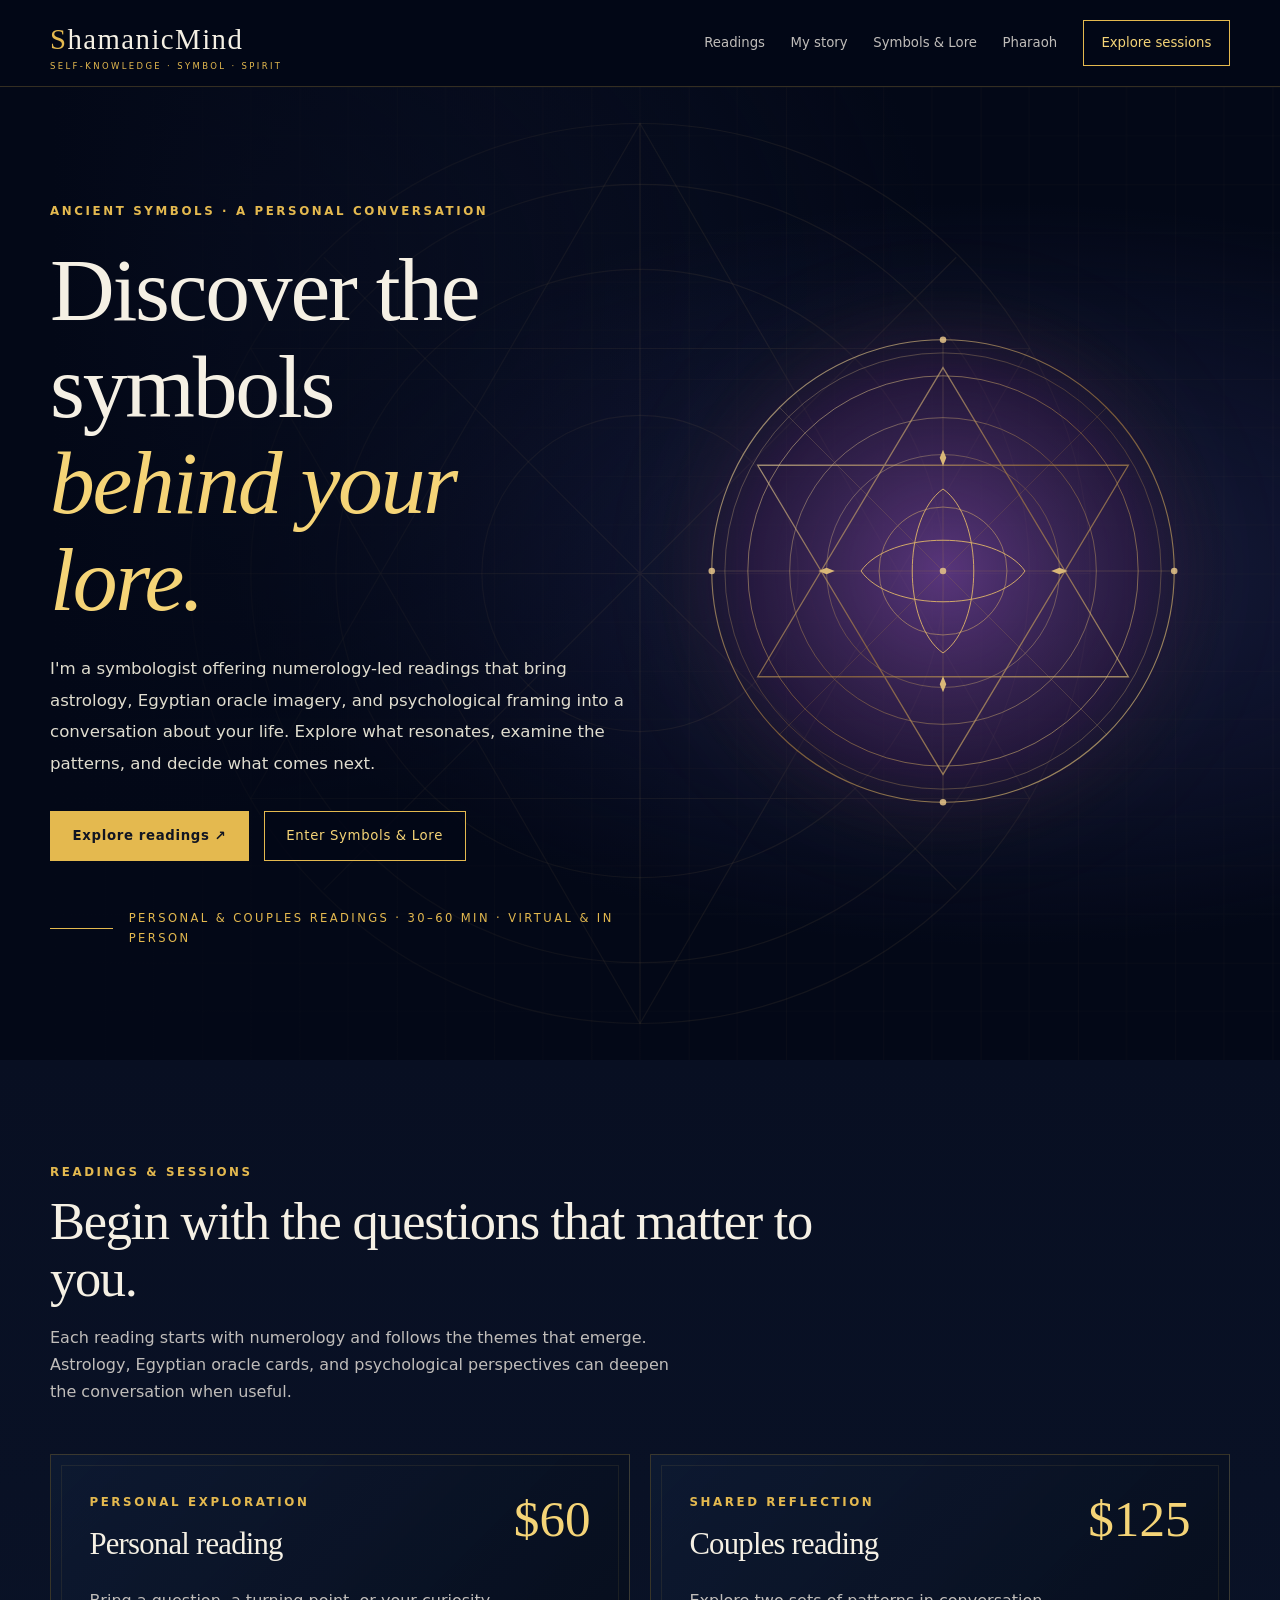
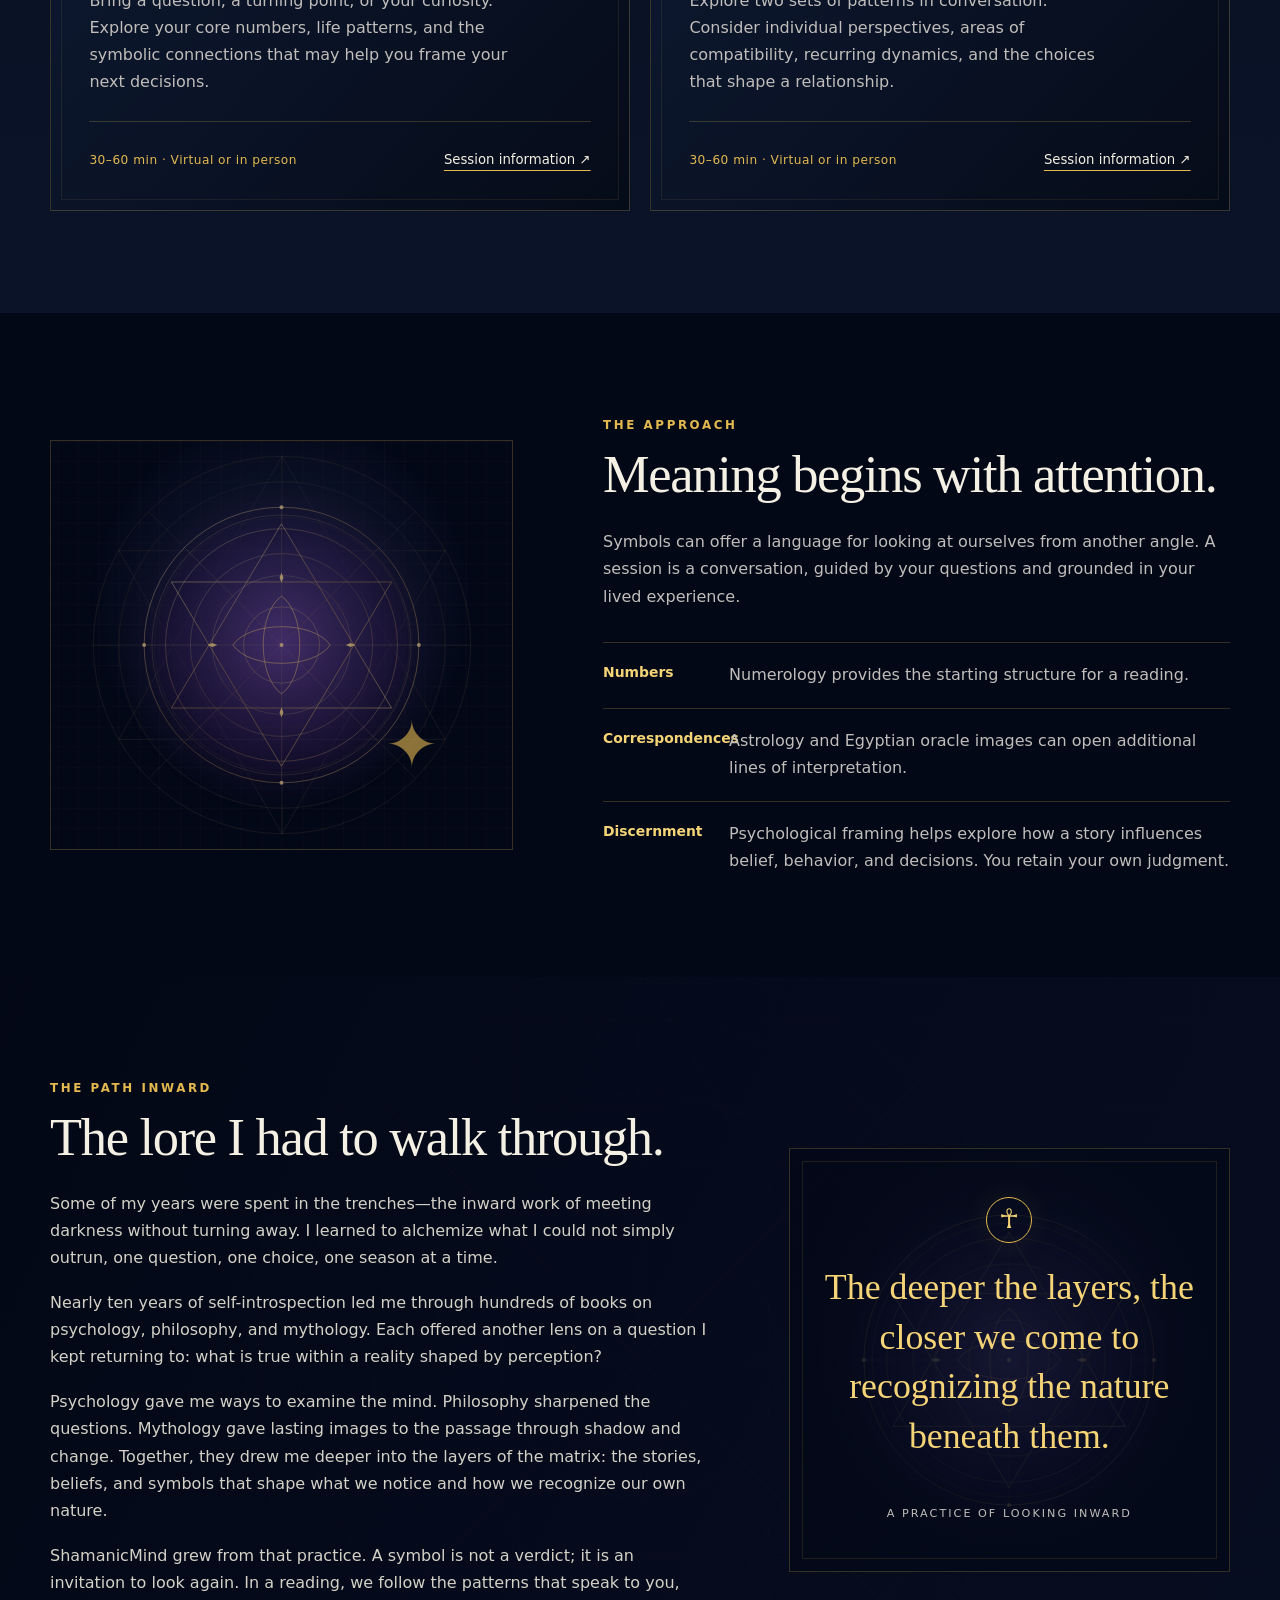
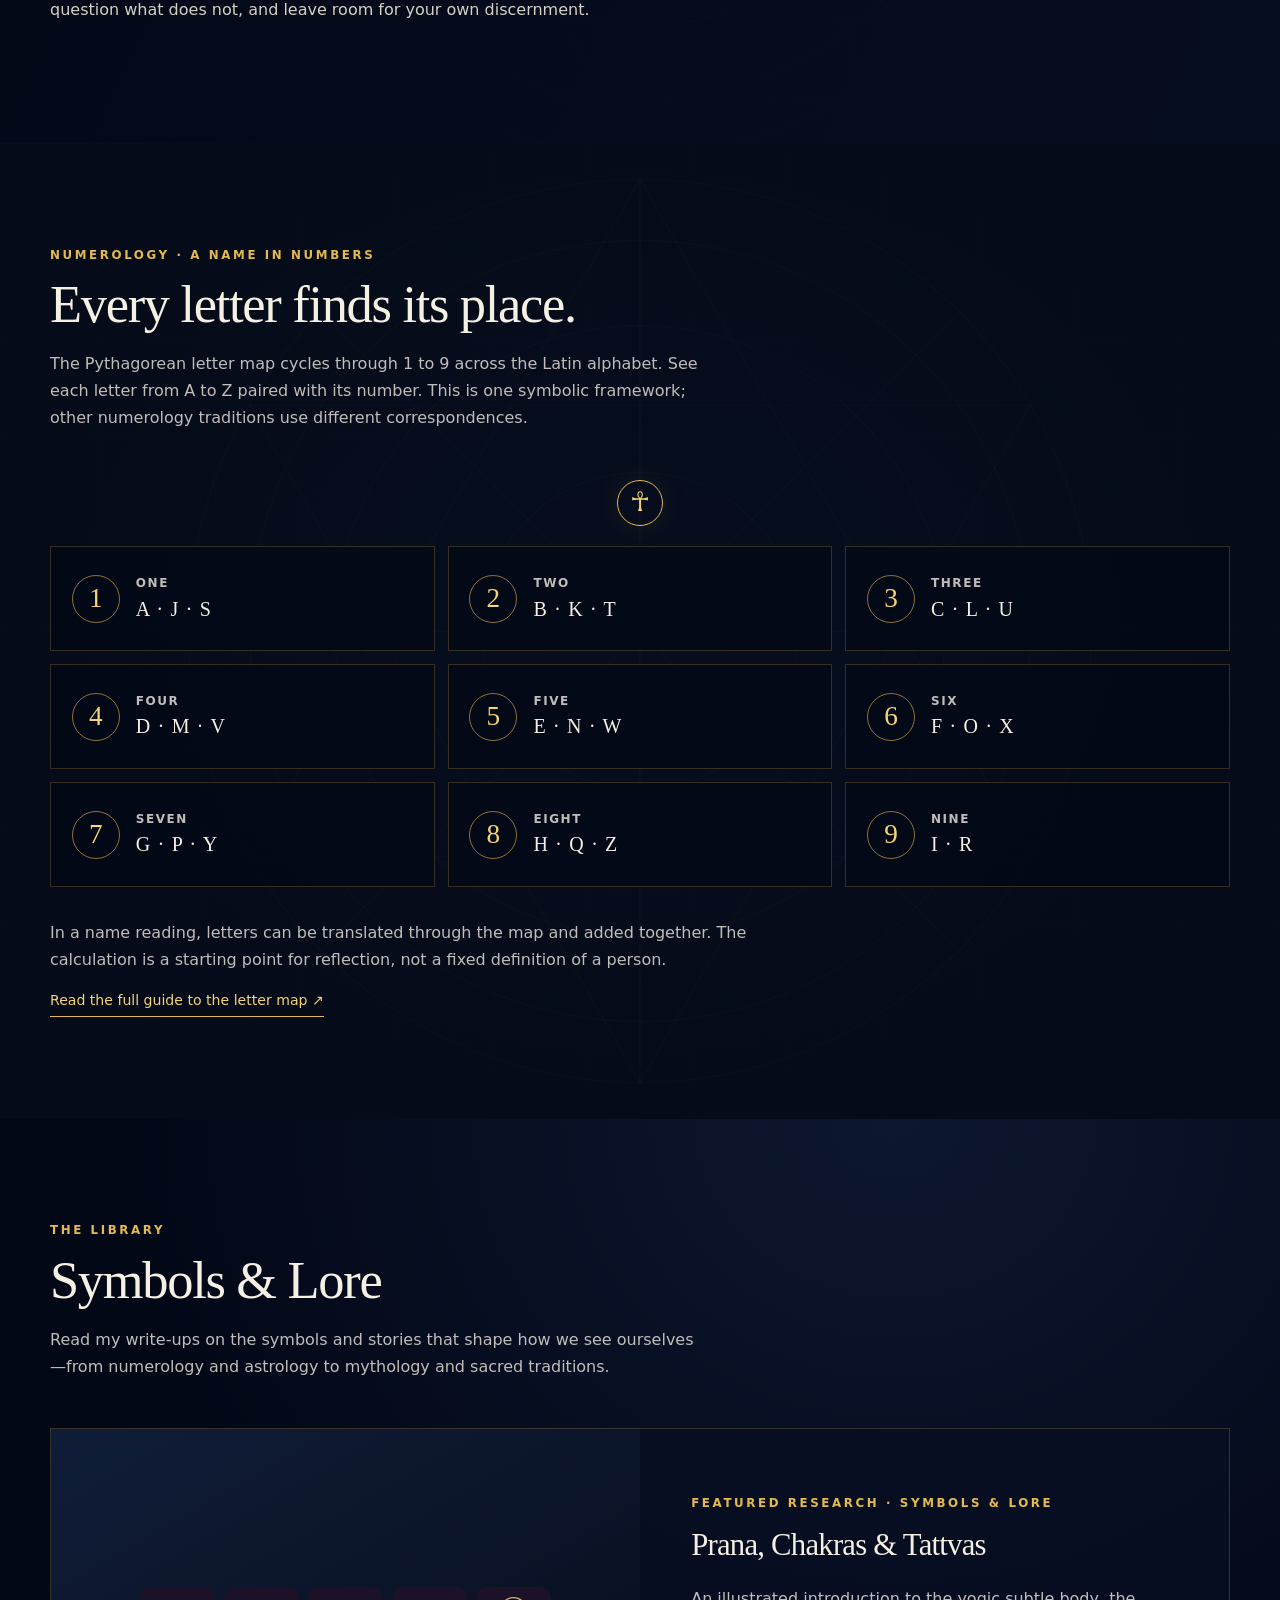
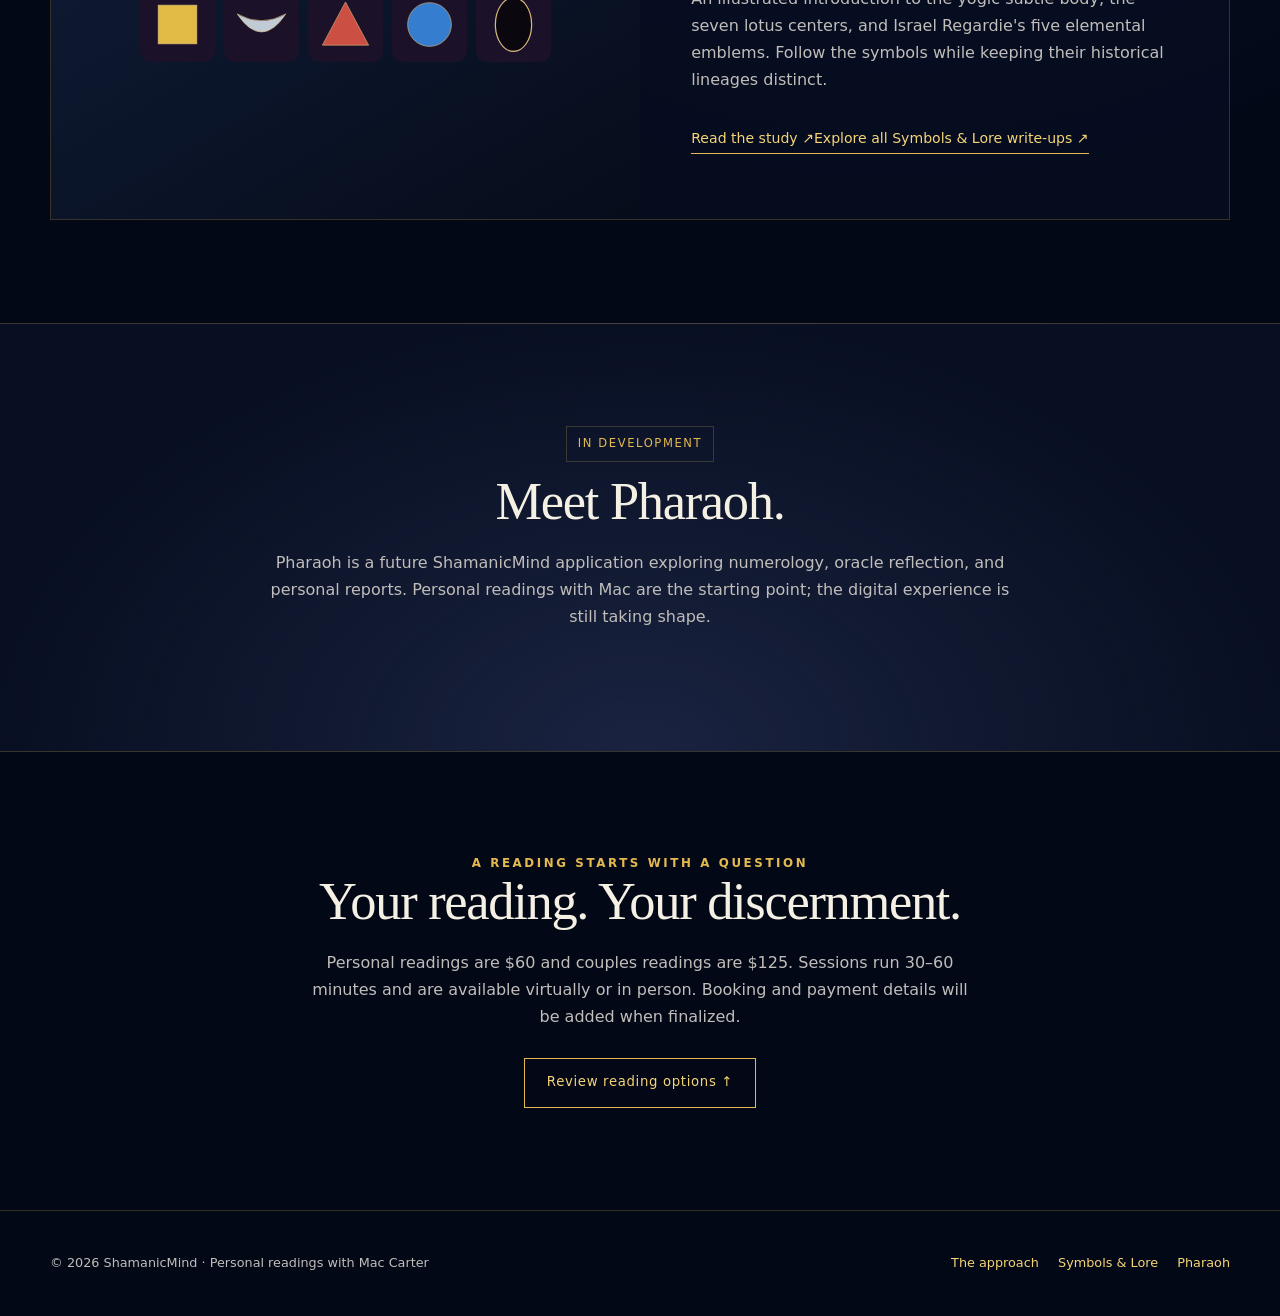
==== commit cb9fbb78: "Use personal reading label consistently" ====
--- a/index.html
+++ b/index.html
@@ -2,7 +2,7 @@
 <html lang="en"><head><meta charset="utf-8"><meta name="viewport" content="width=device-width,initial-scale=1"><meta name="theme-color" content="#030817"><meta name="description" content="Discover the symbols behind your lore through personal numerology readings, astrology, Egyptian oracle, and stories of mythology. Virtual and in-person."><title>ShamanicMind | Discover the Symbols Behind Your Lore</title><link rel="stylesheet" href="styles.css"><script src="app.js" defer></script></head>
 <body><a class="skip" href="#main">Skip to content</a><header class="site-header"><div class="container header-inner"><a href="index.html" class="wordmark" aria-label="ShamanicMind home">ShamanicMind<span>Self-knowledge · Symbol · Spirit</span></a><button type="button" class="menu-toggle" aria-expanded="false" aria-controls="site-navigation" data-menu-toggle>Menu <span aria-hidden="true">☰</span></button><nav id="site-navigation" class="nav" aria-label="Main navigation" data-menu><a href="#readings">Readings</a><a href="#story">My story</a><a href="symbols-and-lore/index.html">Symbols &amp; Lore</a><a href="#pharaoh">Pharaoh</a><a href="#sessions" class="nav-cta">Explore sessions</a></nav></div></header>
 <main id="main"><section class="hero"><div class="container hero-grid"><div class="hero-copy"><div class="eyebrow">Ancient symbols · A personal conversation</div><h1>Discover the symbols<br><em>behind your lore.</em></h1><p class="lead">I'm a symbologist offering numerology-led readings that bring astrology, Egyptian oracle imagery, and psychological framing into a conversation about your life. Explore what resonates, examine the patterns, and decide what comes next.</p><div class="action-row"><a class="btn btn-primary" href="#readings">Explore readings <span aria-hidden="true">&nbsp;↗</span></a><a class="btn btn-secondary" href="symbols-and-lore/index.html">Enter Symbols &amp; Lore</a></div><div class="hero-caption">Personal &amp; couples readings · 30–60 min · Virtual &amp; in person</div></div><div aria-hidden="true"><img class="hero-orbit" src="assets/illustrations/celestial-orbit.svg" width="700" height="700" alt=""></div></div></section>
-<section class="section section-alt anchor" id="readings"><div class="container"><div class="section-heading" data-reveal><div class="eyebrow">Readings &amp; sessions</div><h2>Begin with the questions that matter to you.</h2><p>Each reading starts with numerology and follows the themes that emerge. Astrology, Egyptian oracle cards, and psychological perspectives can deepen the conversation when useful.</p></div><div class="reading-grid" id="sessions"><article class="reading-card" data-reveal><div class="reading-top"><div><div class="eyebrow">Personal exploration</div><h3>One-on-one reading</h3></div><div class="reading-price">$60</div></div><p>Bring a question, a turning point, or your curiosity. Explore your core numbers, life patterns, and the symbolic connections that may help you frame your next decisions.</p><div class="reading-foot"><span>30–60 min · Virtual or in person</span><a href="#connect">Session information ↗</a></div></article><article class="reading-card" data-reveal><div class="reading-top"><div><div class="eyebrow">Shared reflection</div><h3>Couples reading</h3></div><div class="reading-price">$125</div></div><p>Explore two sets of patterns in conversation. Consider individual perspectives, areas of compatibility, recurring dynamics, and the choices that shape a relationship.</p><div class="reading-foot"><span>30–60 min · Virtual or in person</span><a href="#connect">Session information ↗</a></div></article></div></div></section>
+<section class="section section-alt anchor" id="readings"><div class="container"><div class="section-heading" data-reveal><div class="eyebrow">Readings &amp; sessions</div><h2>Begin with the questions that matter to you.</h2><p>Each reading starts with numerology and follows the themes that emerge. Astrology, Egyptian oracle cards, and psychological perspectives can deepen the conversation when useful.</p></div><div class="reading-grid" id="sessions"><article class="reading-card" data-reveal><div class="reading-top"><div><div class="eyebrow">Personal exploration</div><h3>Personal reading</h3></div><div class="reading-price">$60</div></div><p>Bring a question, a turning point, or your curiosity. Explore your core numbers, life patterns, and the symbolic connections that may help you frame your next decisions.</p><div class="reading-foot"><span>30–60 min · Virtual or in person</span><a href="#connect">Session information ↗</a></div></article><article class="reading-card" data-reveal><div class="reading-top"><div><div class="eyebrow">Shared reflection</div><h3>Couples reading</h3></div><div class="reading-price">$125</div></div><p>Explore two sets of patterns in conversation. Consider individual perspectives, areas of compatibility, recurring dynamics, and the choices that shape a relationship.</p><div class="reading-foot"><span>30–60 min · Virtual or in person</span><a href="#connect">Session information ↗</a></div></article></div></div></section>
 <section class="section anchor" id="approach"><div class="container approach"><div class="approach-art" data-reveal><img src="assets/illustrations/celestial-orbit.svg" alt="Decorative geometric orbit representing cycles, perspective and interpretation" loading="lazy"></div><div class="approach-copy" data-reveal><div class="eyebrow">The approach</div><h2>Meaning begins with attention.</h2><p class="muted">Symbols can offer a language for looking at ourselves from another angle. A session is a conversation, guided by your questions and grounded in your lived experience.</p><div class="principles"><div class="principle"><b>Numbers</b><p>Numerology provides the starting structure for a reading.</p></div><div class="principle"><b>Correspondences</b><p>Astrology and Egyptian oracle images can open additional lines of interpretation.</p></div><div class="principle"><b>Discernment</b><p>Psychological framing helps explore how a story influences belief, behavior, and decisions. You retain your own judgment.</p></div></div></div></div></section>
 
 <section class="section story-section anchor" id="story"><div class="container story-grid"><div class="story-copy" data-reveal><div class="eyebrow">The path inward</div><h2>The lore I had to walk through.</h2><p>Some of my years were spent in the trenches—the inward work of meeting darkness without turning away. I learned to alchemize what I could not simply outrun, one question, one choice, one season at a time.</p><p>Nearly ten years of self-introspection led me through hundreds of books on psychology, philosophy, and mythology. Each offered another lens on a question I kept returning to: what is true within a reality shaped by perception?</p><p>Psychology gave me ways to examine the mind. Philosophy sharpened the questions. Mythology gave lasting images to the passage through shadow and change. Together, they drew me deeper into the layers of the matrix: the stories, beliefs, and symbols that shape what we notice and how we recognize our own nature.</p><p>ShamanicMind grew from that practice. A symbol is not a verdict; it is an invitation to look again. In a reading, we follow the patterns that speak to you, question what does not, and leave room for your own discernment.</p></div><div class="story-panel" data-reveal><div class="scroll-sigil" aria-hidden="true">☥</div><p class="story-line">The deeper the layers, the closer we come to recognizing the nature beneath them.</p><span class="story-caption">A practice of looking inward</span><img src="assets/illustrations/celestial-orbit.svg" alt="" loading="lazy"></div></div></section>
